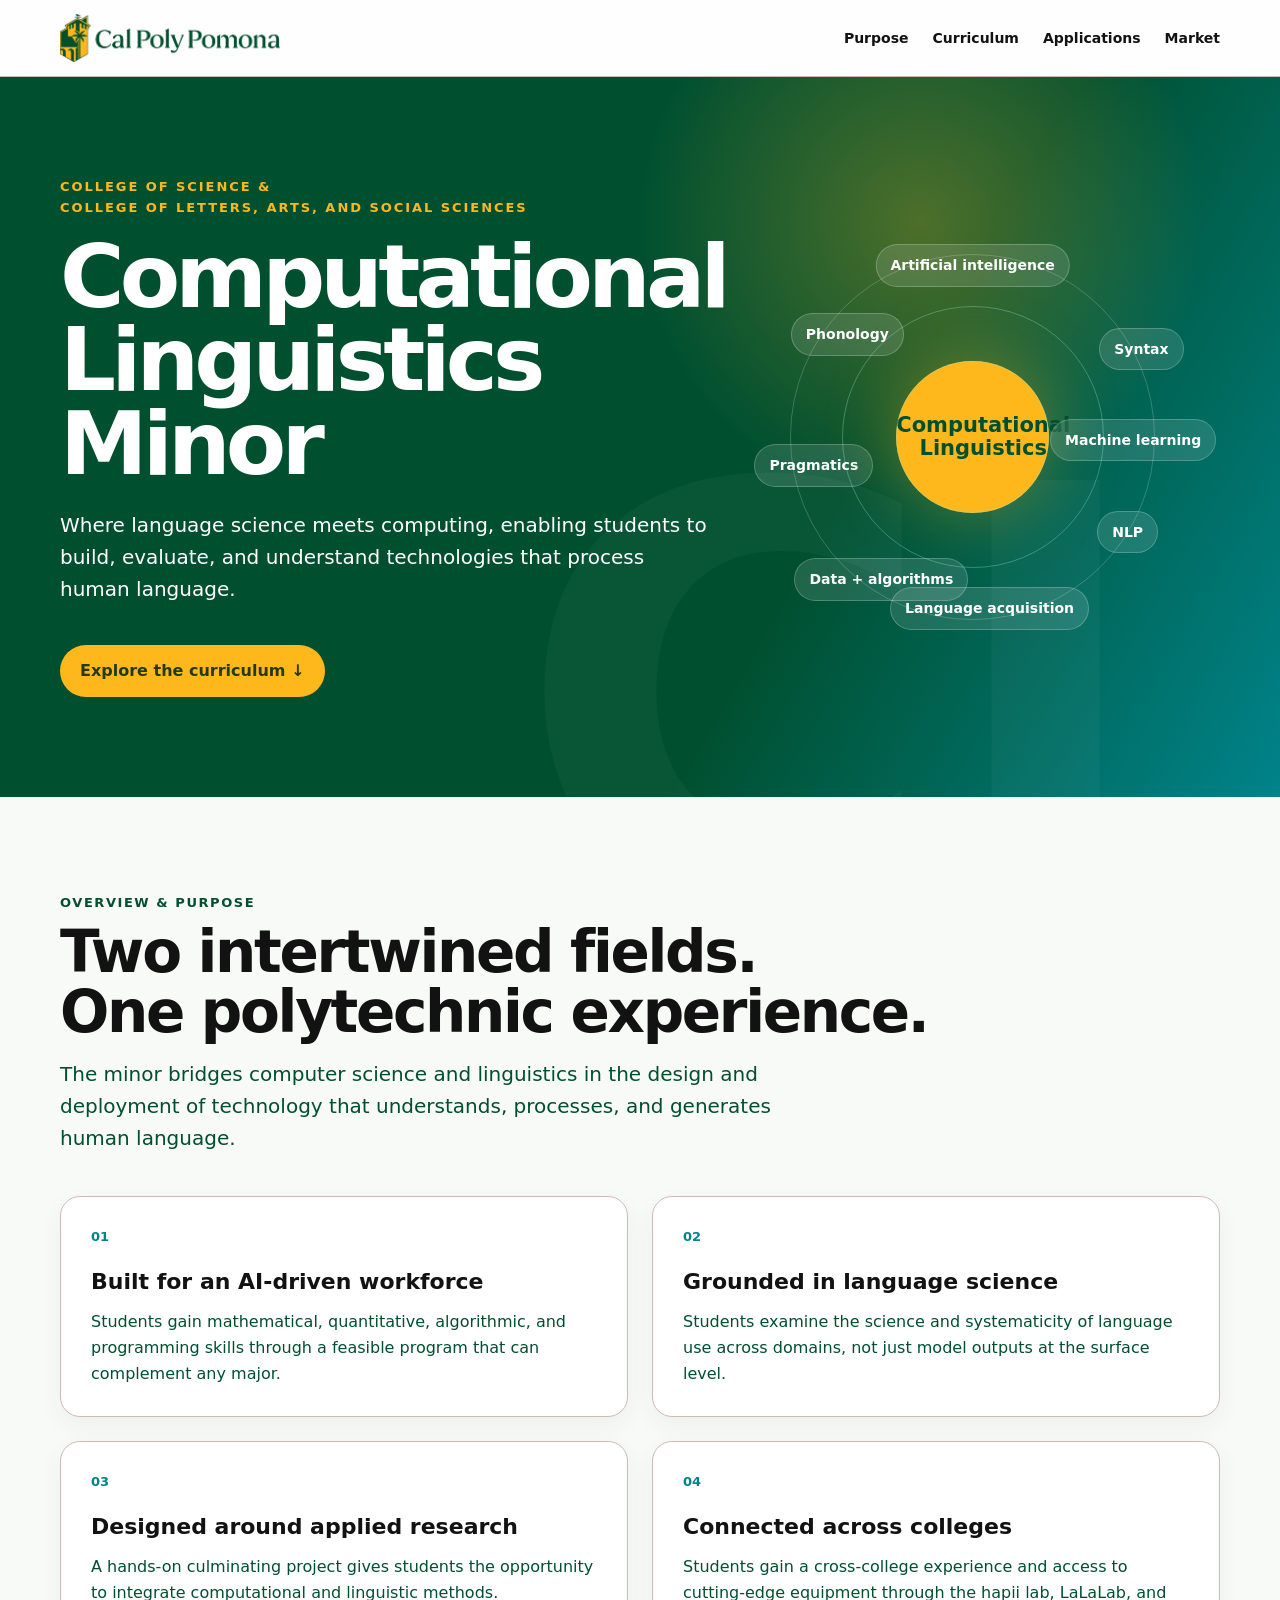
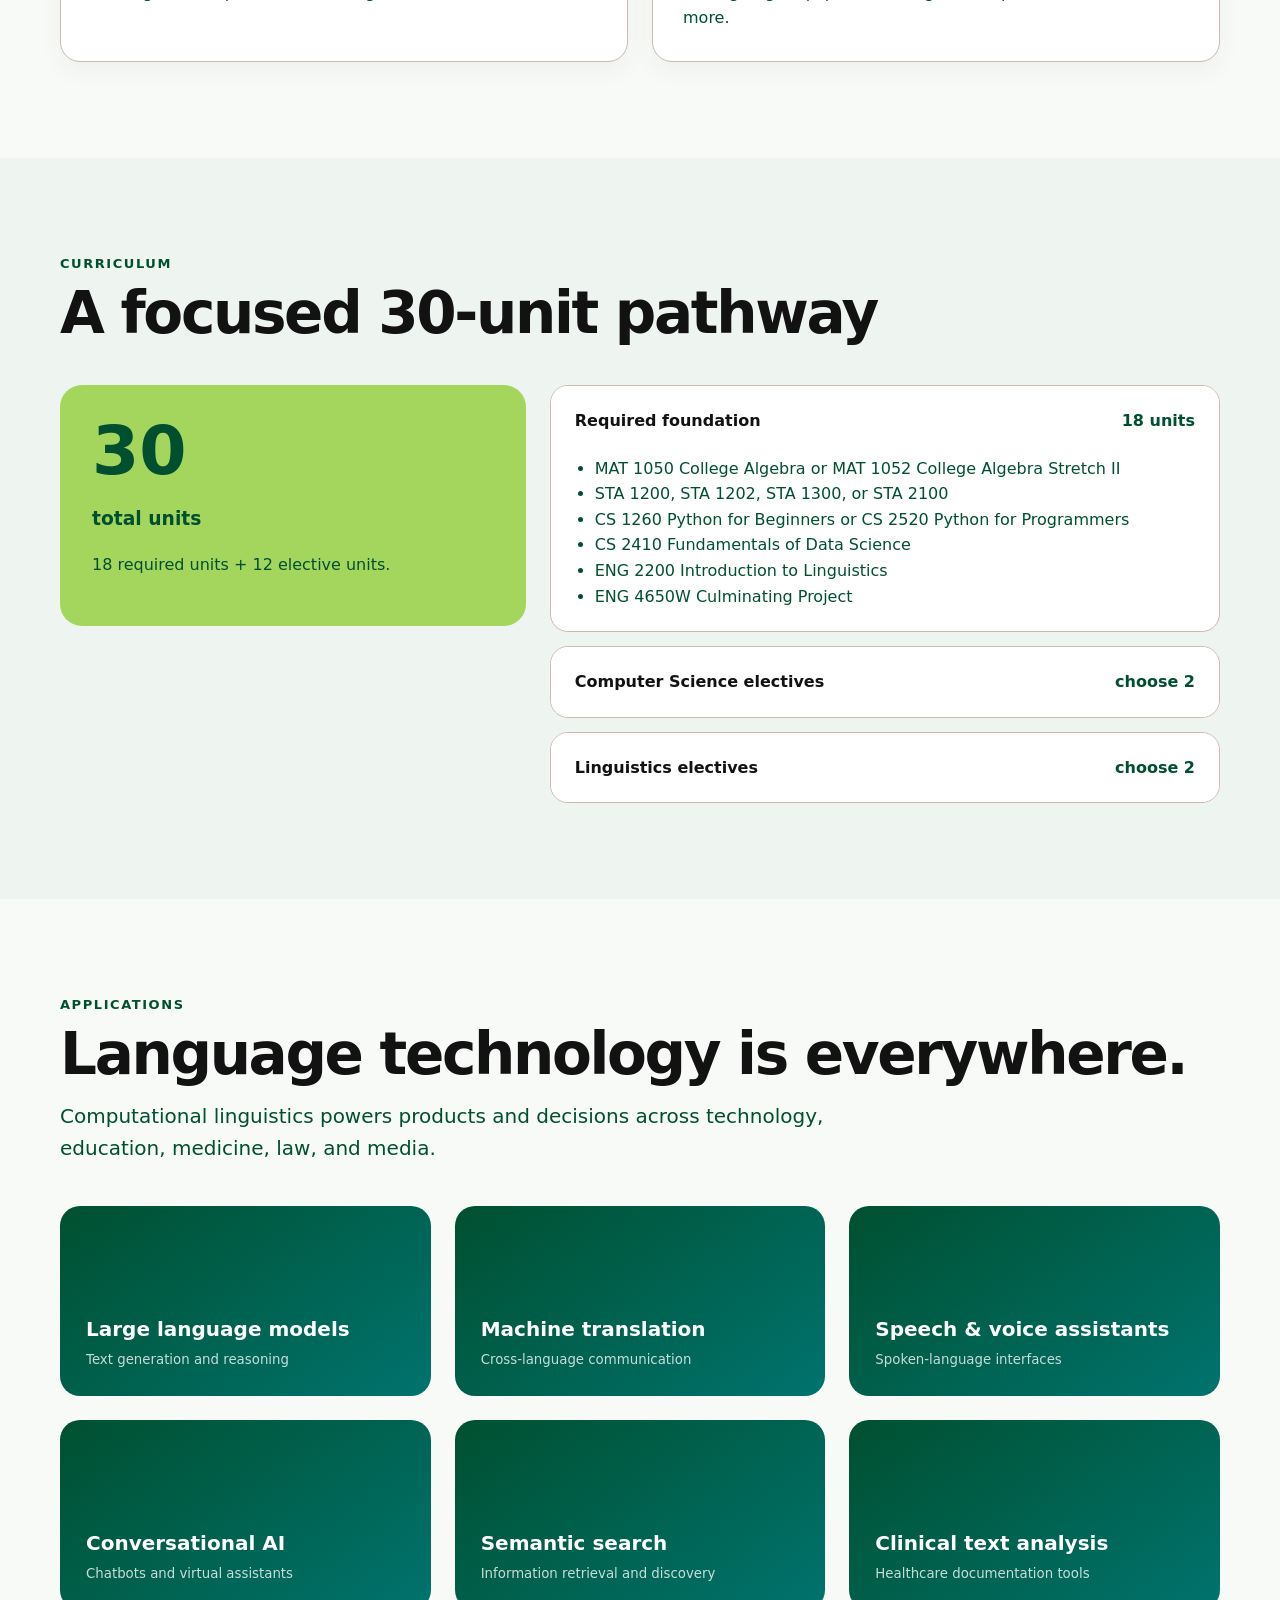
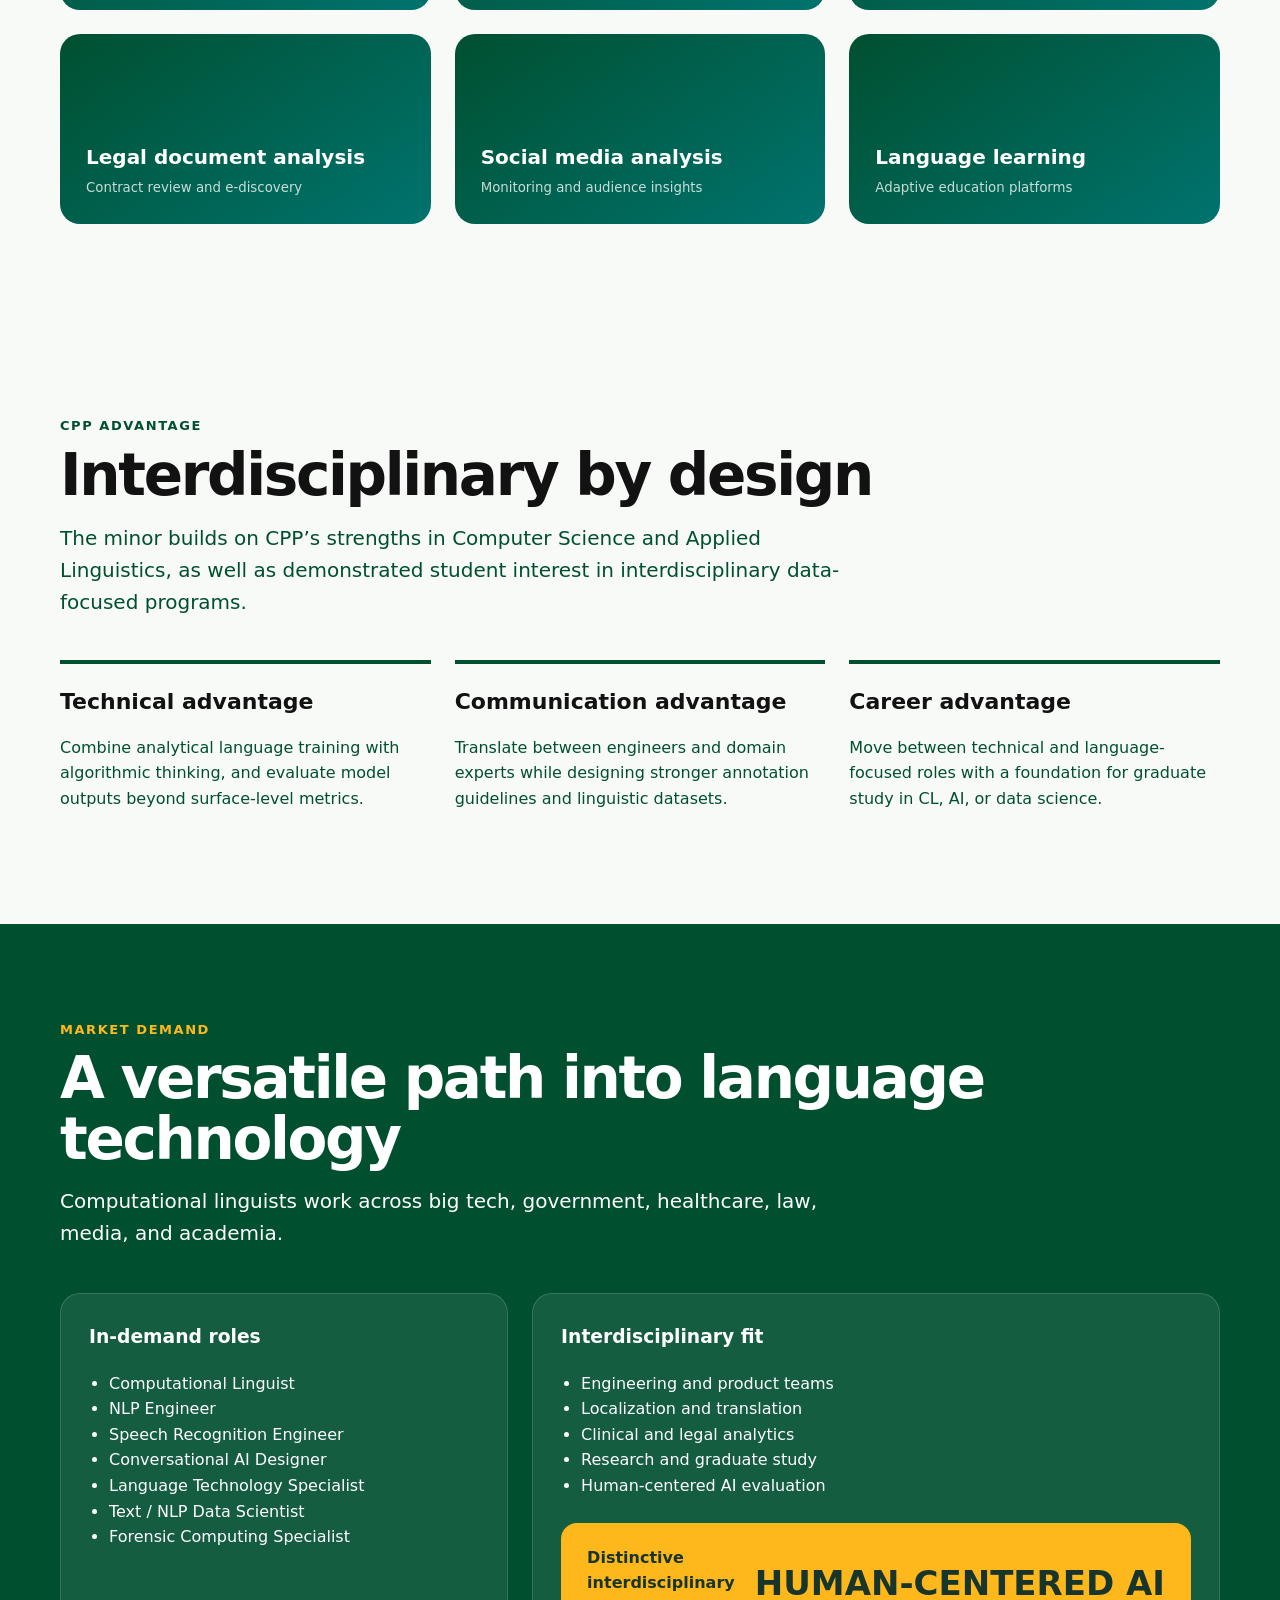
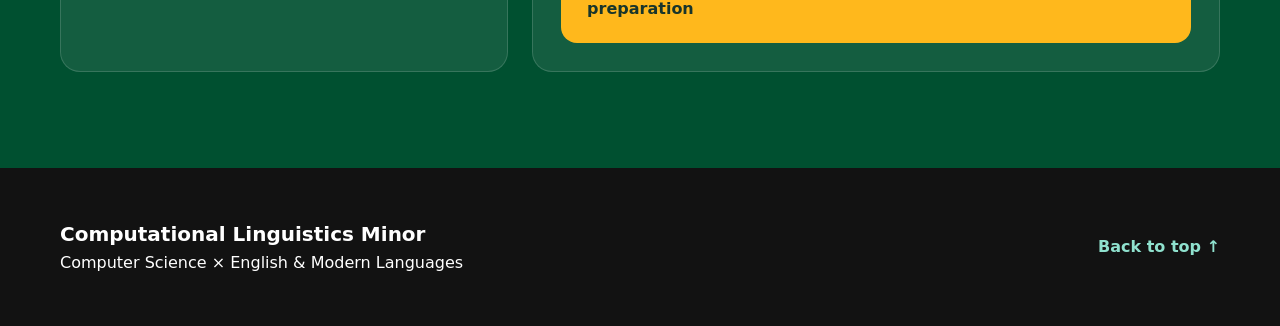
==== Computational-Linguistics/index.html @ 985b5587 "Add files via upload" ====
<!doctype html>
<html lang="en">
<head>
  <meta charset="utf-8">
  <meta name="viewport" content="width=device-width,initial-scale=1">
  <meta name="description" content="Computational Linguistics minor at Cal Poly Pomona">
  <title>Computational Linguistics Minor | Cal Poly Pomona</title>
  <style>
    :root{--green:#005030;--green2:#00838a;--lime:#a4d65e;--teal:#00838a;--gold:#ffb81c;--ink:#121212;--muted:#005030;--paper:#f2eee8;--white:#ffffff;--line:#cfbab0;--shadow:0 18px 50px rgba(0,80,48,.14)}
    *{box-sizing:border-box}html{scroll-behavior:smooth}body{margin:0;color:var(--ink);background:var(--paper);font:16px/1.6 system-ui,-apple-system,BlinkMacSystemFont,"Segoe UI",sans-serif}a{color:inherit}button{font:inherit}
    .wrap{width:min(1160px,calc(100% - 40px));margin:auto}.nav{position:sticky;top:0;z-index:20;background:rgba(255,255,255,.92);backdrop-filter:blur(14px);border-bottom:1px solid var(--line)}.nav-inner{height:76px;display:flex;align-items:center;justify-content:space-between;gap:30px}.brand{display:block;text-decoration:none}.cpp-logo{width:220px;height:auto;display:block}.links{display:flex;gap:24px;font-size:14px;font-weight:700}.links a{text-decoration:none}.links a:hover{color:var(--teal)}
    .hero{min-height:680px;display:grid;place-items:center;overflow:hidden;position:relative;color:white;background:radial-gradient(circle at 72% 20%,rgba(255,183,27,.28),transparent 26%),linear-gradient(120deg,#003b34 0%,#005f58 48%,#073d51 100%)}.hero:after{content:"CL";position:absolute;right:-2vw;bottom:-15vw;font-size:min(45vw,620px);font-weight:900;line-height:1;color:rgba(255,255,255,.035)}.hero-grid{display:grid;grid-template-columns:1.15fr .85fr;gap:64px;align-items:center;padding:100px 0;position:relative;z-index:1}.eyebrow{text-transform:uppercase;letter-spacing:.15em;font-size:13px;font-weight:800;color:#8fe1ce}.hero h1{font-size:clamp(48px,7vw,88px);letter-spacing:-.055em;line-height:.95;margin:16px 0 24px;max-width:800px}.hero p{font-size:20px;color:#d6ebe6;max-width:650px}.cta{display:inline-flex;margin-top:20px;padding:13px 20px;border-radius:999px;background:var(--gold);color:#263a12;text-decoration:none;font-weight:800}.orbit{aspect-ratio:1;border:1px solid rgba(255,255,255,.2);border-radius:50%;display:grid;place-items:center;position:relative}.orbit:before,.orbit:after{content:"";position:absolute;border:1px solid rgba(143,225,206,.35);border-radius:50%}.orbit:before{inset:14%}.orbit:after{inset:29%}.core{width:42%;aspect-ratio:1;border-radius:50%;display:grid;place-items:center;text-align:center;background:var(--gold);color:var(--green);font-weight:900;font-size:clamp(20px,3vw,36px);box-shadow:0 0 70px rgba(255,183,27,.35)}.tag{position:absolute;padding:9px 14px;border-radius:999px;background:rgba(255,255,255,.12);border:1px solid rgba(255,255,255,.22);font-weight:700;font-size:14px;white-space:nowrap}.tag.two{top:-3%;left:50%;transform:translateX(-50%)}.tag.three{bottom:5%;left:1%}.tag.four{top:20%;right:-8%}.tag.five{bottom:18%;right:-1%}.tag.six{top:45%;right:-17%}.tag.seven{top:16%;left:0}.tag.eight{top:52%;left:-10%}.tag.nine{bottom:-3%;right:18%}
    .core{font-size:clamp(16px,1.8vw,21px);line-height:1.1}
    section{padding:96px 0}.kicker{color:var(--teal);font-weight:800;text-transform:uppercase;letter-spacing:.12em;font-size:13px}.section-title{font-size:clamp(36px,5vw,58px);line-height:1.04;letter-spacing:-.04em;margin:8px 0 16px}.lede{font-size:20px;color:var(--muted);max-width:780px;margin:0}.grid{display:grid;gap:24px}.purpose{grid-template-columns:repeat(2,1fr);margin-top:42px}.panel{background:white;border:1px solid var(--line);border-radius:20px;padding:30px;box-shadow:0 8px 24px rgba(0,54,39,.05)}.panel h3{margin:0 0 10px;font-size:22px}.panel p{color:var(--muted);margin:0}.number{font-size:13px;font-weight:900;color:var(--teal);margin-bottom:16px}.curriculum{background:#eef4f0}.curriculum-grid{grid-template-columns:.82fr 1.18fr;margin-top:42px}.unit-card{background:var(--green);color:white;border-radius:22px;padding:32px;position:sticky;top:94px;height:max-content}.unit-card strong{font-size:68px;line-height:1}.unit-card p{color:#cfe4dd}.course-list{display:grid;gap:14px}.course-group{background:white;border:1px solid var(--line);border-radius:18px;overflow:hidden}.course-group button{width:100%;border:0;background:white;padding:22px 24px;display:flex;justify-content:space-between;text-align:left;font-weight:850;color:var(--ink);cursor:pointer}.course-group button span:last-child{color:var(--teal)}.courses{display:none;padding:0 24px 22px;color:var(--muted)}.course-group.open .courses{display:block}.courses ul{margin:0;padding-left:20px}.fine{font-size:13px;color:var(--muted)}
    .apps-grid{grid-template-columns:repeat(3,1fr);margin-top:42px}.app{min-height:190px;border-radius:20px;padding:26px;color:white;display:flex;flex-direction:column;justify-content:flex-end;background:linear-gradient(150deg,#046b72,#003f45)}.app:nth-child(2n){background:linear-gradient(150deg,#13758a,#065064)}.app b{font-size:20px}.app small{opacity:.78;margin-top:4px}.advantages{grid-template-columns:repeat(3,1fr);margin-top:42px}.adv{border-top:4px solid var(--teal);padding-top:20px}.adv h3{font-size:22px;margin:0 0 8px}.adv p{color:var(--muted)}
    .market{background:#003e37;color:white}.market .kicker{color:#8fe1ce}.market .lede{color:#cce1db}.market-grid{grid-template-columns:1fr 1fr;margin-top:44px}.market-card{background:rgba(255,255,255,.08);border:1px solid rgba(255,255,255,.15);border-radius:20px;padding:28px}.market-card h3{margin-top:0;color:#fff}.market-card ul{padding-left:20px;color:#d5e8e2}.salary{margin-top:24px;padding:22px 26px;border-radius:16px;background:var(--gold);color:#18352b;display:flex;align-items:center;justify-content:space-between;gap:20px}.salary strong{font-size:clamp(22px,3vw,34px);line-height:1;white-space:nowrap}.salary span{font-weight:800}
    .landscape{margin-top:42px;display:grid;gap:1px;border:1px solid var(--line);border-radius:20px;overflow:hidden;background:var(--line)}.school{background:#fff;padding:24px;display:grid;grid-template-columns:200px 1fr;gap:20px}.school strong{color:var(--green);font-size:19px}.opportunity{margin-top:30px;padding:28px;border-left:6px solid var(--gold);background:#fff6dc;border-radius:0 16px 16px 0;font-size:19px}.footer{padding:50px 0;background:#102f2b;color:#cce0db}.footer-inner{display:flex;justify-content:space-between;align-items:center;gap:30px}.footer strong{color:white;font-size:20px}.top{text-decoration:none;color:#8fe1ce;font-weight:800}
    .hero{background:radial-gradient(circle at 72% 20%,rgba(255,184,28,.3),transparent 26%),linear-gradient(120deg,#005030 0%,#005030 64%,#00838a 100%)}.hero:after{right:-2vw;bottom:-15vw;font-size:min(45vw,620px)}.hero p{color:#ffffff}.eyebrow{color:#ffb81c}.kicker,.course-group button span:last-child{color:#005030}#purpose,#applications,.advantage-section{background:#f8faf7}.curriculum{background:#eef4f0}.unit-card{background:#a4d65e;color:#005030}.unit-card p{color:#005030}.adv{border-top-color:#005030}.app,.app:nth-child(2n){background:linear-gradient(145deg,#005030 0%,#00838a 145%)}.market{background:#005030}.market .kicker{color:#ffb81c}.market .lede,.market-card ul{color:#ffffff}.footer{background:#121212;color:#ffffff}
    .reveal{opacity:0;transform:translateY(18px);transition:.65s ease}.reveal.visible{opacity:1;transform:none}
    @media(max-width:820px){.links{display:none}.cpp-logo{width:185px}.hero-grid,.purpose,.curriculum-grid,.market-grid{grid-template-columns:1fr}.hero{min-height:auto}.orbit{max-width:430px;margin:auto;width:100%}.unit-card{position:static}.apps-grid,.advantages{grid-template-columns:1fr 1fr}.school{grid-template-columns:1fr}.footer-inner{align-items:flex-start;flex-direction:column}}
    @media(max-width:540px){.wrap{width:min(100% - 28px,1160px)}section{padding:70px 0}.hero-grid{padding:70px 0;gap:42px}.apps-grid,.advantages{grid-template-columns:1fr}.salary{align-items:flex-start;flex-direction:column}.orbit{width:min(86vw,320px);margin:18px auto 8px;overflow:visible}.tag{font-size:9.5px;padding:5px 8px;transform:none}.tag.two{top:3%;left:50%;right:auto;transform:translateX(-50%)}.tag.three{bottom:18%;left:4%}.tag.four{top:19%;right:5%;left:auto}.tag.five{bottom:18%;right:5%;left:auto}.tag.six{top:46%;right:-1%;left:auto}.tag.seven{top:19%;left:5%;right:auto}.tag.eight{top:46%;left:4%;right:auto}.tag.nine{bottom:2%;left:50%;right:auto;transform:translateX(-50%)}.panel{padding:24px}}
    @media(prefers-reduced-motion:reduce){html{scroll-behavior:auto}.reveal{opacity:1;transform:none;transition:none}}
  </style>
</head>
<body>
  <nav class="nav"><div class="wrap nav-inner"><a class="brand" href="https://www.cpp.edu/"><img class="cpp-logo" src="logo.png" alt="Cal Poly Pomona"></a><div class="links"><a href="#purpose">Purpose</a><a href="#curriculum">Curriculum</a><a href="#applications">Applications</a><a href="#market">Market</a></div></div></nav>
  <main id="top">
    <header class="hero"><div class="wrap hero-grid"><div><div class="eyebrow">College of Science &amp;<br>College of Letters, Arts, and Social Sciences</div><h1>Computational Linguistics Minor</h1><p>Where language science meets computing, enabling students to build, evaluate, and understand technologies that process human language.</p><a class="cta" href="#curriculum">Explore the curriculum ↓</a></div><div class="orbit" aria-label="Computational linguistics combines language, data, and artificial intelligence"><span class="tag two">Artificial intelligence</span><span class="tag three">Data + algorithms</span><span class="tag four">Syntax</span><span class="tag five">NLP</span><span class="tag six">Machine learning</span><span class="tag seven">Phonology</span><span class="tag eight">Pragmatics</span><span class="tag nine">Language acquisition</span><div class="core">Computational<br>Linguistics</div></div></div></header>
    <section id="purpose"><div class="wrap"><div class="kicker">Overview & purpose</div><h2 class="section-title">Two intertwined fields.<br>One polytechnic experience.</h2><p class="lede">The minor bridges computer science and linguistics in the design and deployment of technology that understands, processes, and generates human language.</p><div class="grid purpose">
      <article class="panel reveal"><div class="number">01</div><h3>Built for an AI-driven workforce</h3><p>Students gain mathematical, quantitative, algorithmic, and programming skills through a feasible program that can complement any major.</p></article>
      <article class="panel reveal"><div class="number">02</div><h3>Grounded in language science</h3><p>Students examine the science and systematicity of language use across domains, not just model outputs at the surface level.</p></article>
      <article class="panel reveal"><div class="number">03</div><h3>Designed around applied research</h3><p>A hands-on culminating project gives students the opportunity to integrate computational and linguistic methods.</p></article>
      <article class="panel reveal"><div class="number">04</div><h3>Connected across colleges</h3><p>Students gain a cross-college experience and access to cutting-edge equipment through the hapii lab, LaLaLab, and more.</p></article>
    </div></div></section>
    <section class="curriculum" id="curriculum"><div class="wrap"><div class="kicker">Curriculum</div><h2 class="section-title">A focused 30-unit pathway</h2><div class="grid curriculum-grid"><aside class="unit-card"><strong>30</strong><h3>total units</h3><p>18 required units + 12 elective units.</p></aside><div class="course-list">
      <div class="course-group open"><button aria-expanded="true">Required foundation <span>18 units</span></button><div class="courses"><ul><li>MAT 1050 College Algebra or MAT 1052 College Algebra Stretch II</li><li>STA 1200, STA 1202, STA 1300, or STA 2100</li><li>CS 1260 Python for Beginners or CS 2520 Python for Programmers</li><li>CS 2410 Fundamentals of Data Science</li><li>ENG 2200 Introduction to Linguistics</li><li>ENG 4650W Culminating Project</li></ul></div></div>
      <div class="course-group"><button aria-expanded="false">Computer Science electives <span>choose 2</span></button><div class="courses"><ul><li>CS 4170 Natural Language Processing</li><li>CS 4200 Artificial Intelligence</li><li>CS 4210 Machine Learning and Its Applications</li><li>CS 4250 Web Search and Recommender Systems</li><li>CS 4440 Data Mining</li><li>CS 4680 Prompt Engineering</li></ul></div></div>
      <div class="course-group"><button aria-expanded="false">Linguistics electives <span>choose 2</span></button><div class="courses"><ul><li>ENG 4211 Fundamentals of Syntax</li><li>ENG 4212 Language Acquisition</li><li>ENG 4221 Analysis of Conversation</li><li>ENG 4222 Applied Pragmatics</li><li>ENG 4223 Applied Phonology</li><li>ENG 4224 Digital Analysis of Texts</li></ul></div></div>
    </div></div></div></section>
    <section id="applications"><div class="wrap"><div class="kicker">Applications</div><h2 class="section-title">Language technology is everywhere.</h2><p class="lede">Computational linguistics powers products and decisions across technology, education, medicine, law, and media.</p><div class="grid apps-grid">
      <div class="app reveal"><b>Large language models</b><small>Text generation and reasoning</small></div><div class="app reveal"><b>Machine translation</b><small>Cross-language communication</small></div><div class="app reveal"><b>Speech & voice assistants</b><small>Spoken-language interfaces</small></div><div class="app reveal"><b>Conversational AI</b><small>Chatbots and virtual assistants</small></div><div class="app reveal"><b>Semantic search</b><small>Information retrieval and discovery</small></div><div class="app reveal"><b>Clinical text analysis</b><small>Healthcare documentation tools</small></div><div class="app reveal"><b>Legal document analysis</b><small>Contract review and e-discovery</small></div><div class="app reveal"><b>Social media analysis</b><small>Monitoring and audience insights</small></div><div class="app reveal"><b>Language learning</b><small>Adaptive education platforms</small></div>
    </div></div></section>
    <section class="advantage-section"><div class="wrap"><div class="kicker">CPP advantage</div><h2 class="section-title">Interdisciplinary by design</h2><p class="lede">The minor builds on CPP’s strengths in Computer Science and Applied Linguistics, as well as demonstrated student interest in interdisciplinary data-focused programs.</p><div class="grid advantages"><article class="adv reveal"><h3>Technical advantage</h3><p>Combine analytical language training with algorithmic thinking, and evaluate model outputs beyond surface-level metrics.</p></article><article class="adv reveal"><h3>Communication advantage</h3><p>Translate between engineers and domain experts while designing stronger annotation guidelines and linguistic datasets.</p></article><article class="adv reveal"><h3>Career advantage</h3><p>Move between technical and language-focused roles with a foundation for graduate study in CL, AI, or data science.</p></article></div></div></section>
    <section class="market" id="market"><div class="wrap"><div class="kicker">Market demand</div><h2 class="section-title">A versatile path into language technology</h2><p class="lede">Computational linguists work across big tech, government, healthcare, law, media, and academia.</p><div class="grid market-grid"><article class="market-card"><h3>In-demand roles</h3><ul><li>Computational Linguist</li><li>NLP Engineer</li><li>Speech Recognition Engineer</li><li>Conversational AI Designer</li><li>Language Technology Specialist</li><li>Text / NLP Data Scientist</li><li>Forensic Computing Specialist</li></ul></article><article class="market-card"><h3>Interdisciplinary fit</h3><ul><li>Engineering and product teams</li><li>Localization and translation</li><li>Clinical and legal analytics</li><li>Research and graduate study</li><li>Human-centered AI evaluation</li></ul><div class="salary"><span>Distinctive interdisciplinary preparation</span><strong>HUMAN-CENTERED AI</strong></div></article></div></div></section>
  </main>
  <footer class="footer"><div class="wrap footer-inner"><div><strong>Computational Linguistics Minor</strong><br>Computer Science × English & Modern Languages</div><a class="top" href="#top">Back to top ↑</a></div></footer>
  <script>
    document.querySelectorAll('.course-group button').forEach(btn=>btn.addEventListener('click',()=>{const g=btn.parentElement;g.classList.toggle('open');btn.setAttribute('aria-expanded',g.classList.contains('open'))}));
    const observer=new IntersectionObserver(entries=>entries.forEach(e=>{if(e.isIntersecting)e.target.classList.add('visible')}),{threshold:.12});document.querySelectorAll('.reveal').forEach(el=>observer.observe(el));
  </script>
</body>
</html>
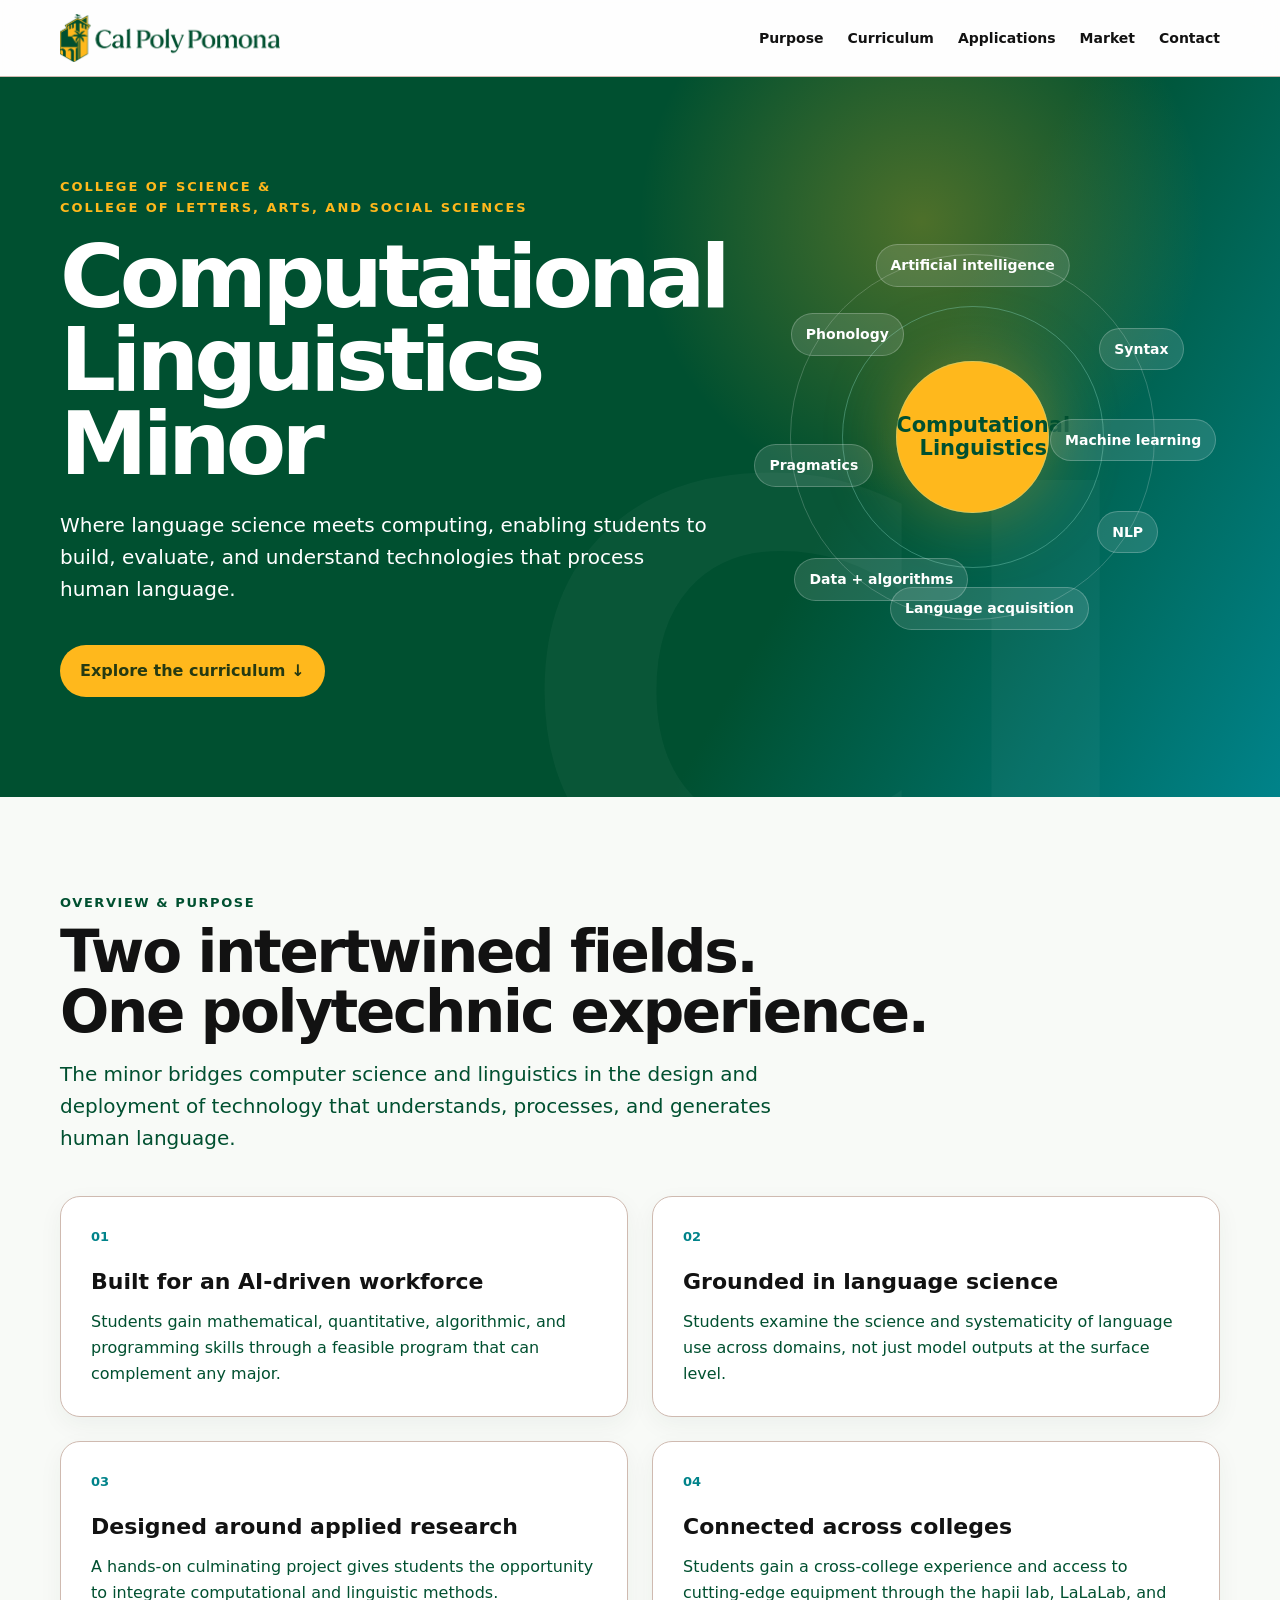
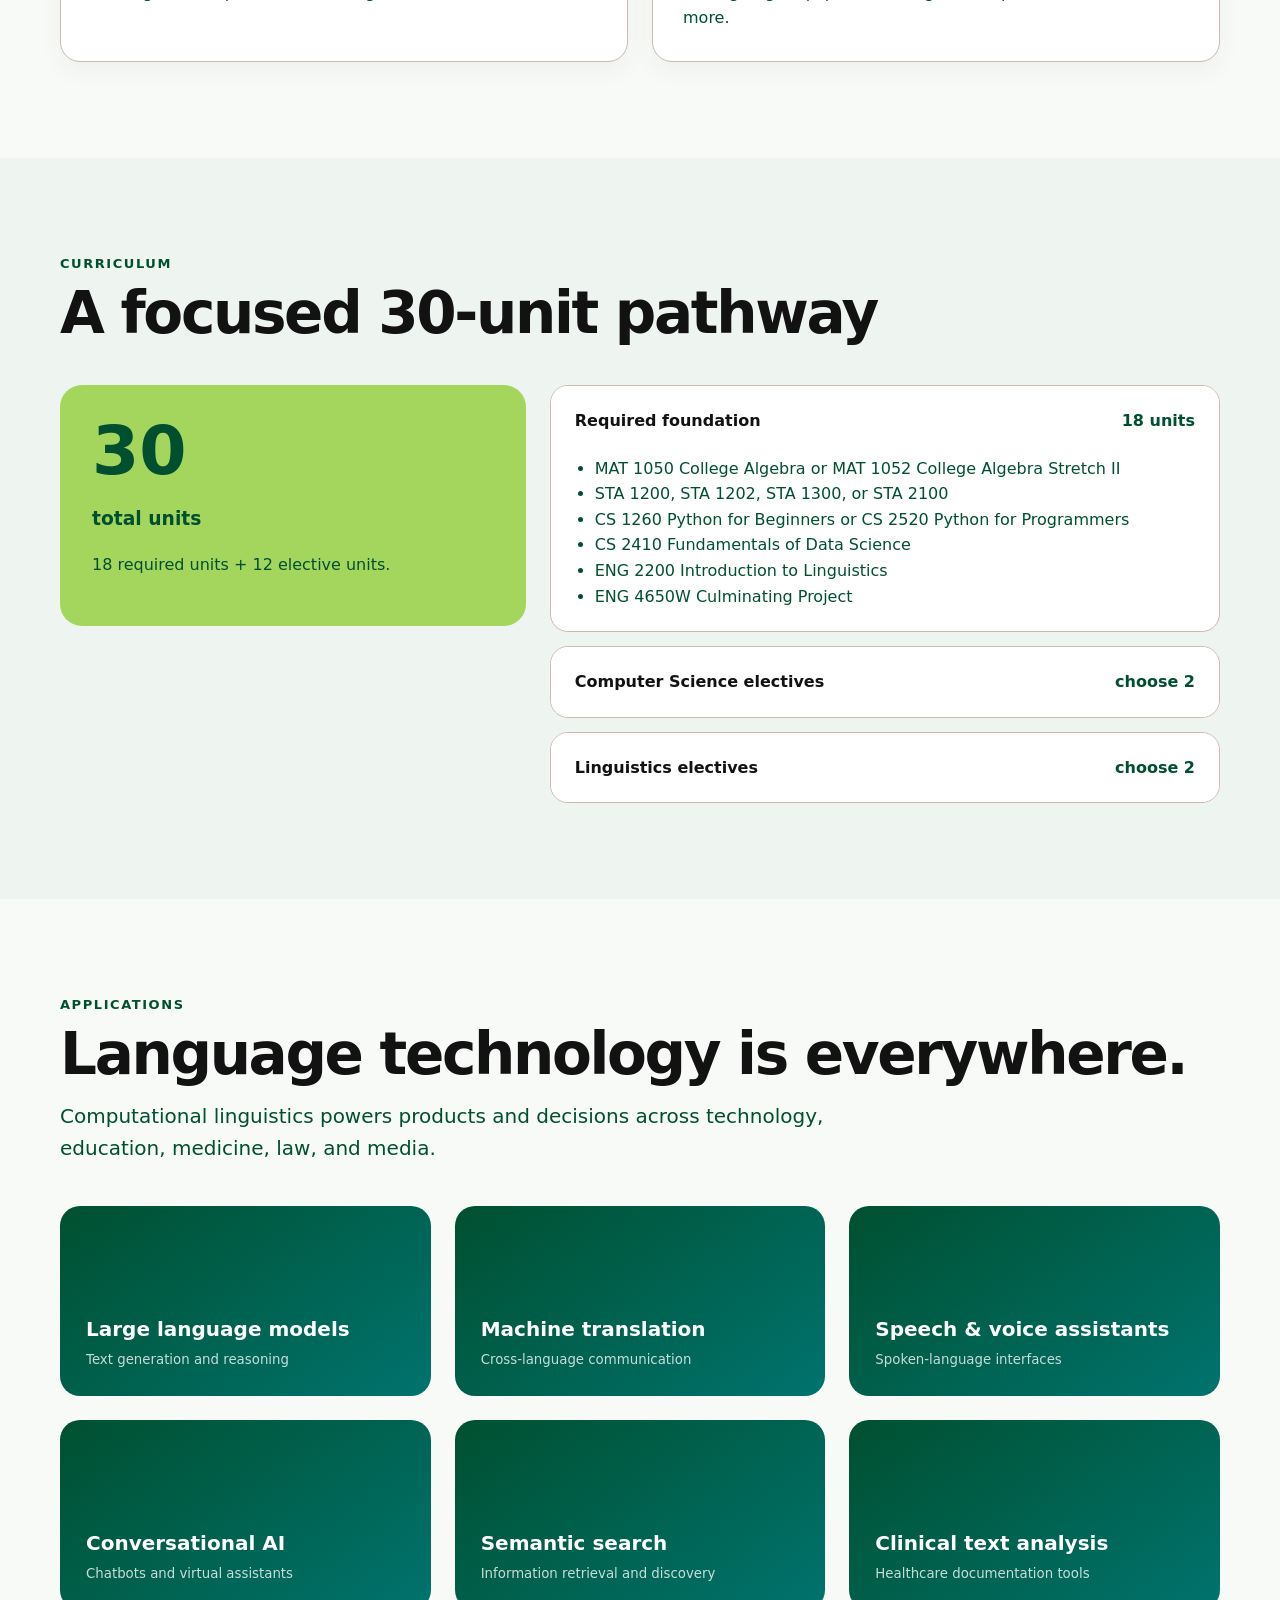
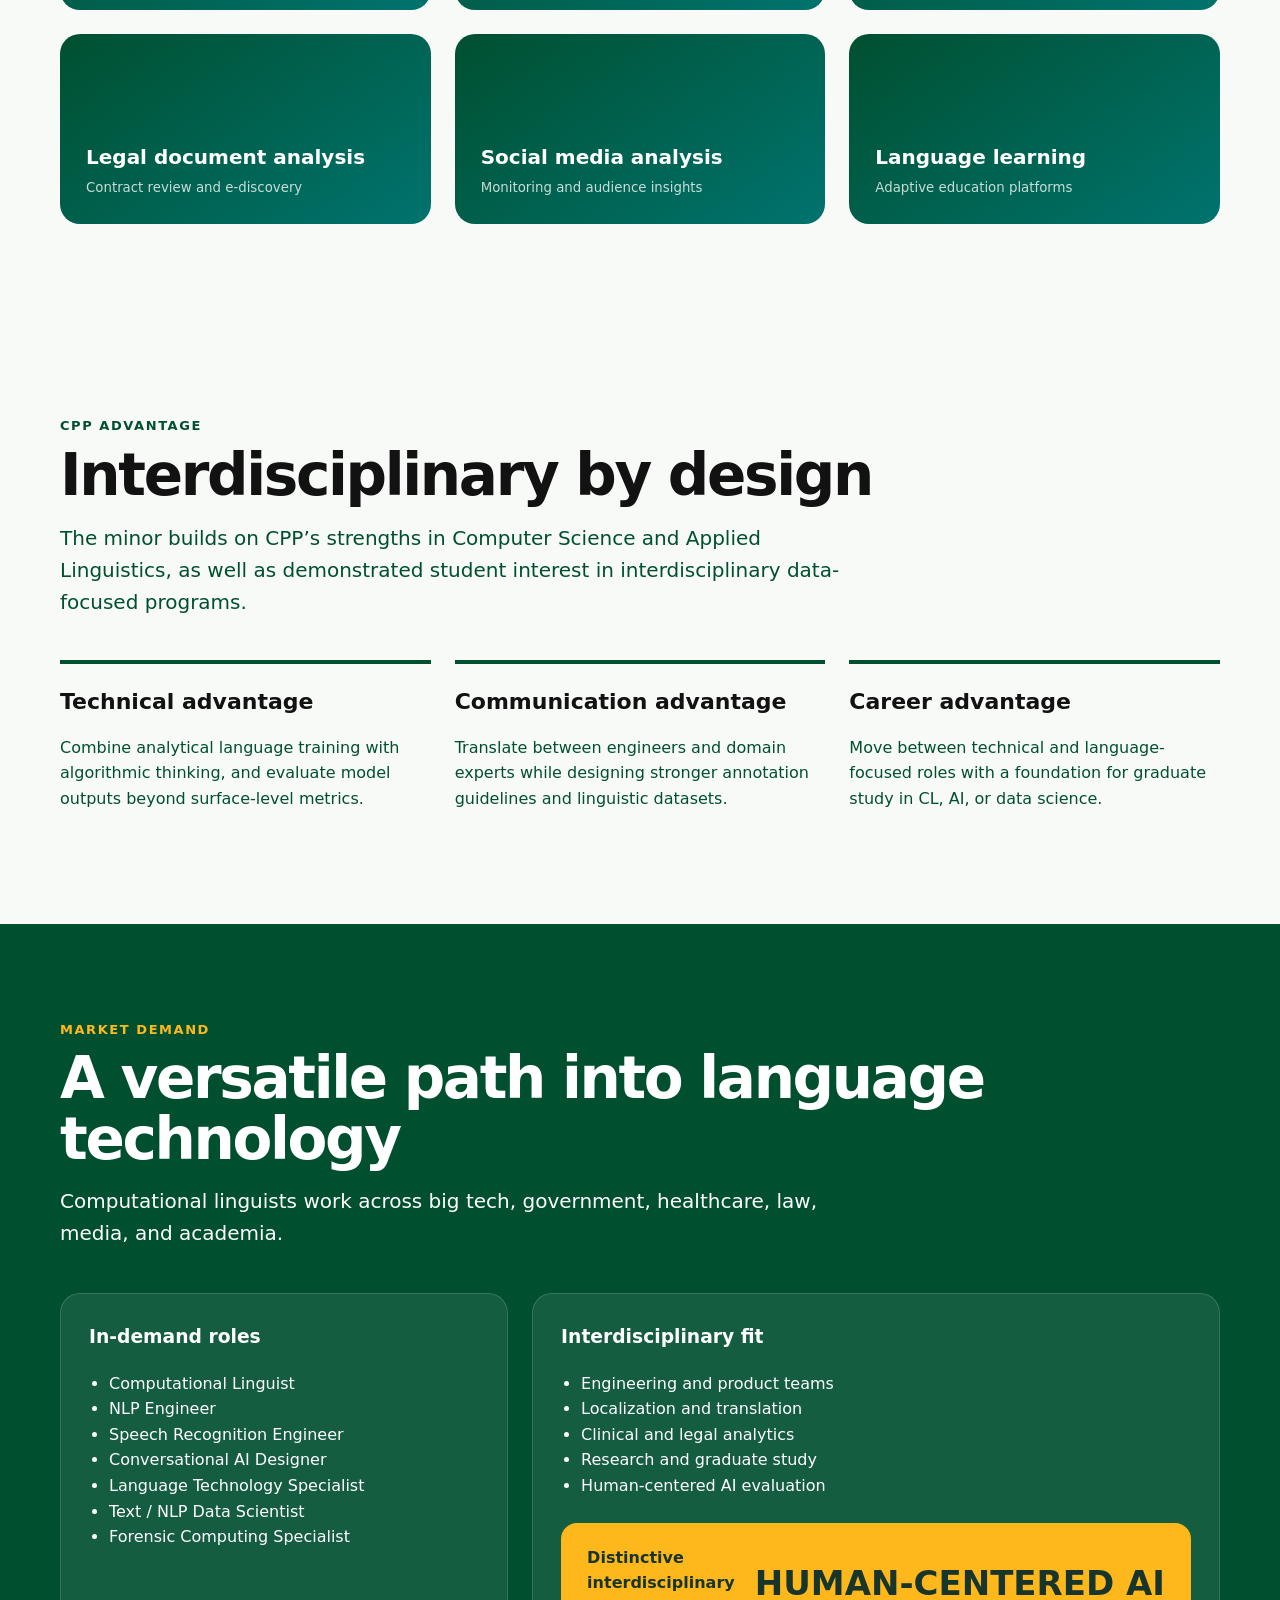
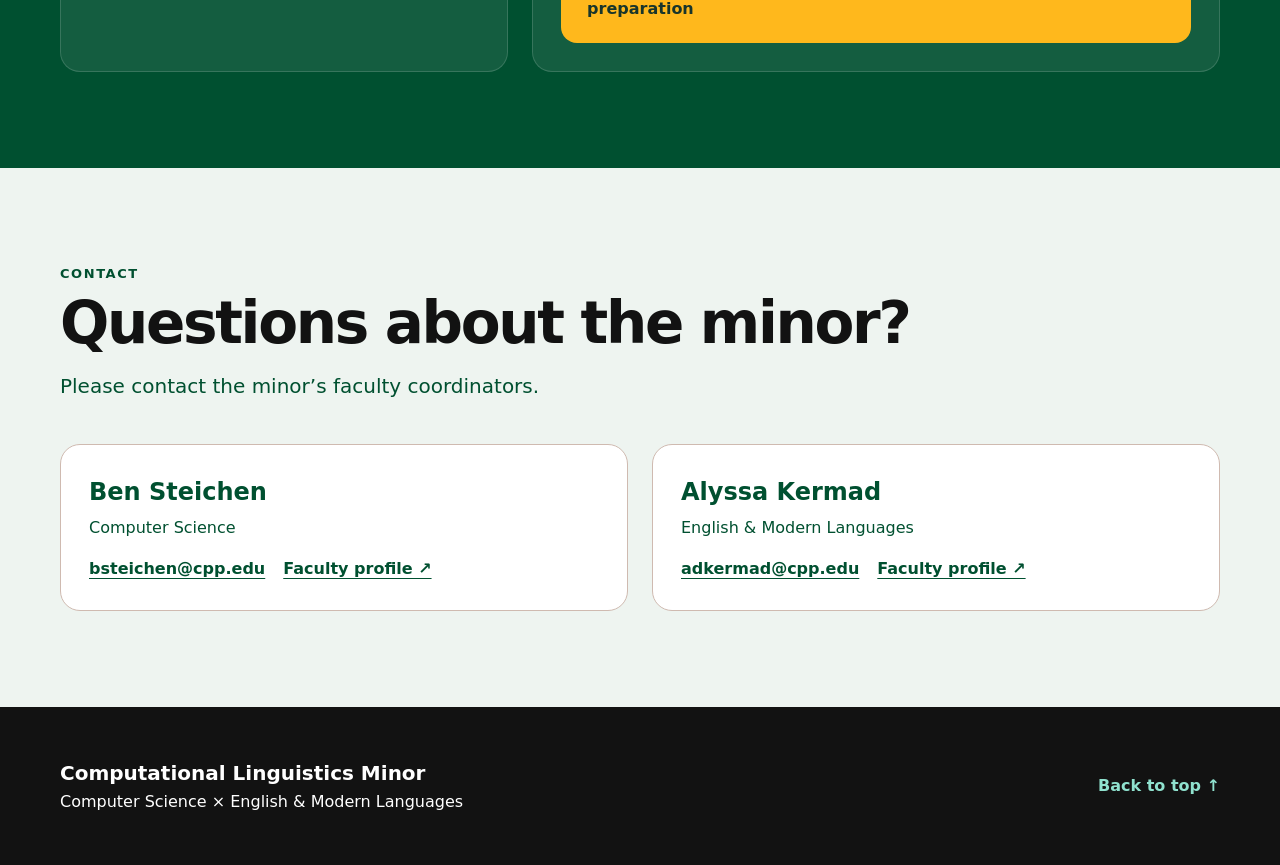
==== commit 929ff810: "Add files via upload" ====
--- a/Computational-Linguistics/index.html
+++ b/Computational-Linguistics/index.html
@@ -14,16 +14,16 @@
     section{padding:96px 0}.kicker{color:var(--teal);font-weight:800;text-transform:uppercase;letter-spacing:.12em;font-size:13px}.section-title{font-size:clamp(36px,5vw,58px);line-height:1.04;letter-spacing:-.04em;margin:8px 0 16px}.lede{font-size:20px;color:var(--muted);max-width:780px;margin:0}.grid{display:grid;gap:24px}.purpose{grid-template-columns:repeat(2,1fr);margin-top:42px}.panel{background:white;border:1px solid var(--line);border-radius:20px;padding:30px;box-shadow:0 8px 24px rgba(0,54,39,.05)}.panel h3{margin:0 0 10px;font-size:22px}.panel p{color:var(--muted);margin:0}.number{font-size:13px;font-weight:900;color:var(--teal);margin-bottom:16px}.curriculum{background:#eef4f0}.curriculum-grid{grid-template-columns:.82fr 1.18fr;margin-top:42px}.unit-card{background:var(--green);color:white;border-radius:22px;padding:32px;position:sticky;top:94px;height:max-content}.unit-card strong{font-size:68px;line-height:1}.unit-card p{color:#cfe4dd}.course-list{display:grid;gap:14px}.course-group{background:white;border:1px solid var(--line);border-radius:18px;overflow:hidden}.course-group button{width:100%;border:0;background:white;padding:22px 24px;display:flex;justify-content:space-between;text-align:left;font-weight:850;color:var(--ink);cursor:pointer}.course-group button span:last-child{color:var(--teal)}.courses{display:none;padding:0 24px 22px;color:var(--muted)}.course-group.open .courses{display:block}.courses ul{margin:0;padding-left:20px}.fine{font-size:13px;color:var(--muted)}
     .apps-grid{grid-template-columns:repeat(3,1fr);margin-top:42px}.app{min-height:190px;border-radius:20px;padding:26px;color:white;display:flex;flex-direction:column;justify-content:flex-end;background:linear-gradient(150deg,#046b72,#003f45)}.app:nth-child(2n){background:linear-gradient(150deg,#13758a,#065064)}.app b{font-size:20px}.app small{opacity:.78;margin-top:4px}.advantages{grid-template-columns:repeat(3,1fr);margin-top:42px}.adv{border-top:4px solid var(--teal);padding-top:20px}.adv h3{font-size:22px;margin:0 0 8px}.adv p{color:var(--muted)}
     .market{background:#003e37;color:white}.market .kicker{color:#8fe1ce}.market .lede{color:#cce1db}.market-grid{grid-template-columns:1fr 1fr;margin-top:44px}.market-card{background:rgba(255,255,255,.08);border:1px solid rgba(255,255,255,.15);border-radius:20px;padding:28px}.market-card h3{margin-top:0;color:#fff}.market-card ul{padding-left:20px;color:#d5e8e2}.salary{margin-top:24px;padding:22px 26px;border-radius:16px;background:var(--gold);color:#18352b;display:flex;align-items:center;justify-content:space-between;gap:20px}.salary strong{font-size:clamp(22px,3vw,34px);line-height:1;white-space:nowrap}.salary span{font-weight:800}
-    .landscape{margin-top:42px;display:grid;gap:1px;border:1px solid var(--line);border-radius:20px;overflow:hidden;background:var(--line)}.school{background:#fff;padding:24px;display:grid;grid-template-columns:200px 1fr;gap:20px}.school strong{color:var(--green);font-size:19px}.opportunity{margin-top:30px;padding:28px;border-left:6px solid var(--gold);background:#fff6dc;border-radius:0 16px 16px 0;font-size:19px}.footer{padding:50px 0;background:#102f2b;color:#cce0db}.footer-inner{display:flex;justify-content:space-between;align-items:center;gap:30px}.footer strong{color:white;font-size:20px}.top{text-decoration:none;color:#8fe1ce;font-weight:800}
+    .landscape{margin-top:42px;display:grid;gap:1px;border:1px solid var(--line);border-radius:20px;overflow:hidden;background:var(--line)}.school{background:#fff;padding:24px;display:grid;grid-template-columns:200px 1fr;gap:20px}.school strong{color:var(--green);font-size:19px}.opportunity{margin-top:30px;padding:28px;border-left:6px solid var(--gold);background:#fff6dc;border-radius:0 16px 16px 0;font-size:19px}.contact{background:#eef4f0}.contact-grid{grid-template-columns:repeat(2,1fr);margin-top:42px}.contact-card{background:#fff;border:1px solid var(--line);border-radius:20px;padding:28px}.contact-card h3{margin:0 0 4px;font-size:24px;color:var(--green)}.contact-card p{margin:0 0 16px;color:var(--muted)}.contact-card a{color:var(--green);font-weight:800;text-decoration-thickness:1px;text-underline-offset:4px}.profile-link{margin-left:18px}.footer{padding:50px 0;background:#102f2b;color:#cce0db}.footer-inner{display:flex;justify-content:space-between;align-items:center;gap:30px}.footer strong{color:white;font-size:20px}.top{text-decoration:none;color:#8fe1ce;font-weight:800}
     .hero{background:radial-gradient(circle at 72% 20%,rgba(255,184,28,.3),transparent 26%),linear-gradient(120deg,#005030 0%,#005030 64%,#00838a 100%)}.hero:after{right:-2vw;bottom:-15vw;font-size:min(45vw,620px)}.hero p{color:#ffffff}.eyebrow{color:#ffb81c}.kicker,.course-group button span:last-child{color:#005030}#purpose,#applications,.advantage-section{background:#f8faf7}.curriculum{background:#eef4f0}.unit-card{background:#a4d65e;color:#005030}.unit-card p{color:#005030}.adv{border-top-color:#005030}.app,.app:nth-child(2n){background:linear-gradient(145deg,#005030 0%,#00838a 145%)}.market{background:#005030}.market .kicker{color:#ffb81c}.market .lede,.market-card ul{color:#ffffff}.footer{background:#121212;color:#ffffff}
     .reveal{opacity:0;transform:translateY(18px);transition:.65s ease}.reveal.visible{opacity:1;transform:none}
-    @media(max-width:820px){.links{display:none}.cpp-logo{width:185px}.hero-grid,.purpose,.curriculum-grid,.market-grid{grid-template-columns:1fr}.hero{min-height:auto}.orbit{max-width:430px;margin:auto;width:100%}.unit-card{position:static}.apps-grid,.advantages{grid-template-columns:1fr 1fr}.school{grid-template-columns:1fr}.footer-inner{align-items:flex-start;flex-direction:column}}
+    @media(max-width:820px){.links{display:none}.cpp-logo{width:185px}.hero-grid,.purpose,.curriculum-grid,.market-grid,.contact-grid{grid-template-columns:1fr}.hero{min-height:auto}.orbit{max-width:430px;margin:auto;width:100%}.unit-card{position:static}.apps-grid,.advantages{grid-template-columns:1fr 1fr}.school{grid-template-columns:1fr}.footer-inner{align-items:flex-start;flex-direction:column}}
     @media(max-width:540px){.wrap{width:min(100% - 28px,1160px)}section{padding:70px 0}.hero-grid{padding:70px 0;gap:42px}.apps-grid,.advantages{grid-template-columns:1fr}.salary{align-items:flex-start;flex-direction:column}.orbit{width:min(86vw,320px);margin:18px auto 8px;overflow:visible}.tag{font-size:9.5px;padding:5px 8px;transform:none}.tag.two{top:3%;left:50%;right:auto;transform:translateX(-50%)}.tag.three{bottom:18%;left:4%}.tag.four{top:19%;right:5%;left:auto}.tag.five{bottom:18%;right:5%;left:auto}.tag.six{top:46%;right:-1%;left:auto}.tag.seven{top:19%;left:5%;right:auto}.tag.eight{top:46%;left:4%;right:auto}.tag.nine{bottom:2%;left:50%;right:auto;transform:translateX(-50%)}.panel{padding:24px}}
     @media(prefers-reduced-motion:reduce){html{scroll-behavior:auto}.reveal{opacity:1;transform:none;transition:none}}
   </style>
 </head>
 <body>
-  <nav class="nav"><div class="wrap nav-inner"><a class="brand" href="https://www.cpp.edu/"><img class="cpp-logo" src="logo.png" alt="Cal Poly Pomona"></a><div class="links"><a href="#purpose">Purpose</a><a href="#curriculum">Curriculum</a><a href="#applications">Applications</a><a href="#market">Market</a></div></div></nav>
+  <nav class="nav"><div class="wrap nav-inner"><a class="brand" href="https://www.cpp.edu/"><img class="cpp-logo" src="logo.png" alt="Cal Poly Pomona"></a><div class="links"><a href="#purpose">Purpose</a><a href="#curriculum">Curriculum</a><a href="#applications">Applications</a><a href="#market">Market</a><a href="#contact">Contact</a></div></div></nav>
   <main id="top">
     <header class="hero"><div class="wrap hero-grid"><div><div class="eyebrow">College of Science &amp;<br>College of Letters, Arts, and Social Sciences</div><h1>Computational Linguistics Minor</h1><p>Where language science meets computing, enabling students to build, evaluate, and understand technologies that process human language.</p><a class="cta" href="#curriculum">Explore the curriculum ↓</a></div><div class="orbit" aria-label="Computational linguistics combines language, data, and artificial intelligence"><span class="tag two">Artificial intelligence</span><span class="tag three">Data + algorithms</span><span class="tag four">Syntax</span><span class="tag five">NLP</span><span class="tag six">Machine learning</span><span class="tag seven">Phonology</span><span class="tag eight">Pragmatics</span><span class="tag nine">Language acquisition</span><div class="core">Computational<br>Linguistics</div></div></div></header>
     <section id="purpose"><div class="wrap"><div class="kicker">Overview & purpose</div><h2 class="section-title">Two intertwined fields.<br>One polytechnic experience.</h2><p class="lede">The minor bridges computer science and linguistics in the design and deployment of technology that understands, processes, and generates human language.</p><div class="grid purpose">
@@ -42,6 +42,7 @@
     </div></div></section>
     <section class="advantage-section"><div class="wrap"><div class="kicker">CPP advantage</div><h2 class="section-title">Interdisciplinary by design</h2><p class="lede">The minor builds on CPP’s strengths in Computer Science and Applied Linguistics, as well as demonstrated student interest in interdisciplinary data-focused programs.</p><div class="grid advantages"><article class="adv reveal"><h3>Technical advantage</h3><p>Combine analytical language training with algorithmic thinking, and evaluate model outputs beyond surface-level metrics.</p></article><article class="adv reveal"><h3>Communication advantage</h3><p>Translate between engineers and domain experts while designing stronger annotation guidelines and linguistic datasets.</p></article><article class="adv reveal"><h3>Career advantage</h3><p>Move between technical and language-focused roles with a foundation for graduate study in CL, AI, or data science.</p></article></div></div></section>
     <section class="market" id="market"><div class="wrap"><div class="kicker">Market demand</div><h2 class="section-title">A versatile path into language technology</h2><p class="lede">Computational linguists work across big tech, government, healthcare, law, media, and academia.</p><div class="grid market-grid"><article class="market-card"><h3>In-demand roles</h3><ul><li>Computational Linguist</li><li>NLP Engineer</li><li>Speech Recognition Engineer</li><li>Conversational AI Designer</li><li>Language Technology Specialist</li><li>Text / NLP Data Scientist</li><li>Forensic Computing Specialist</li></ul></article><article class="market-card"><h3>Interdisciplinary fit</h3><ul><li>Engineering and product teams</li><li>Localization and translation</li><li>Clinical and legal analytics</li><li>Research and graduate study</li><li>Human-centered AI evaluation</li></ul><div class="salary"><span>Distinctive interdisciplinary preparation</span><strong>HUMAN-CENTERED AI</strong></div></article></div></div></section>
+    <section class="contact" id="contact"><div class="wrap"><div class="kicker">Contact</div><h2 class="section-title">Questions about the minor?</h2><p class="lede">Please contact the minor’s faculty coordinators.</p><div class="grid contact-grid"><article class="contact-card reveal"><h3>Ben Steichen</h3><p>Computer Science</p><a href="mailto:bsteichen@cpp.edu">bsteichen@cpp.edu</a><a class="profile-link" href="https://www.cpp.edu/faculty/bsteichen/index.shtml">Faculty profile ↗</a></article><article class="contact-card reveal"><h3>Alyssa Kermad</h3><p>English &amp; Modern Languages</p><a href="mailto:adkermad@cpp.edu">adkermad@cpp.edu</a><a class="profile-link" href="https://www.cpp.edu/faculty/adkermad/index.shtml">Faculty profile ↗</a></article></div></div></section>
   </main>
   <footer class="footer"><div class="wrap footer-inner"><div><strong>Computational Linguistics Minor</strong><br>Computer Science × English & Modern Languages</div><a class="top" href="#top">Back to top ↑</a></div></footer>
   <script>
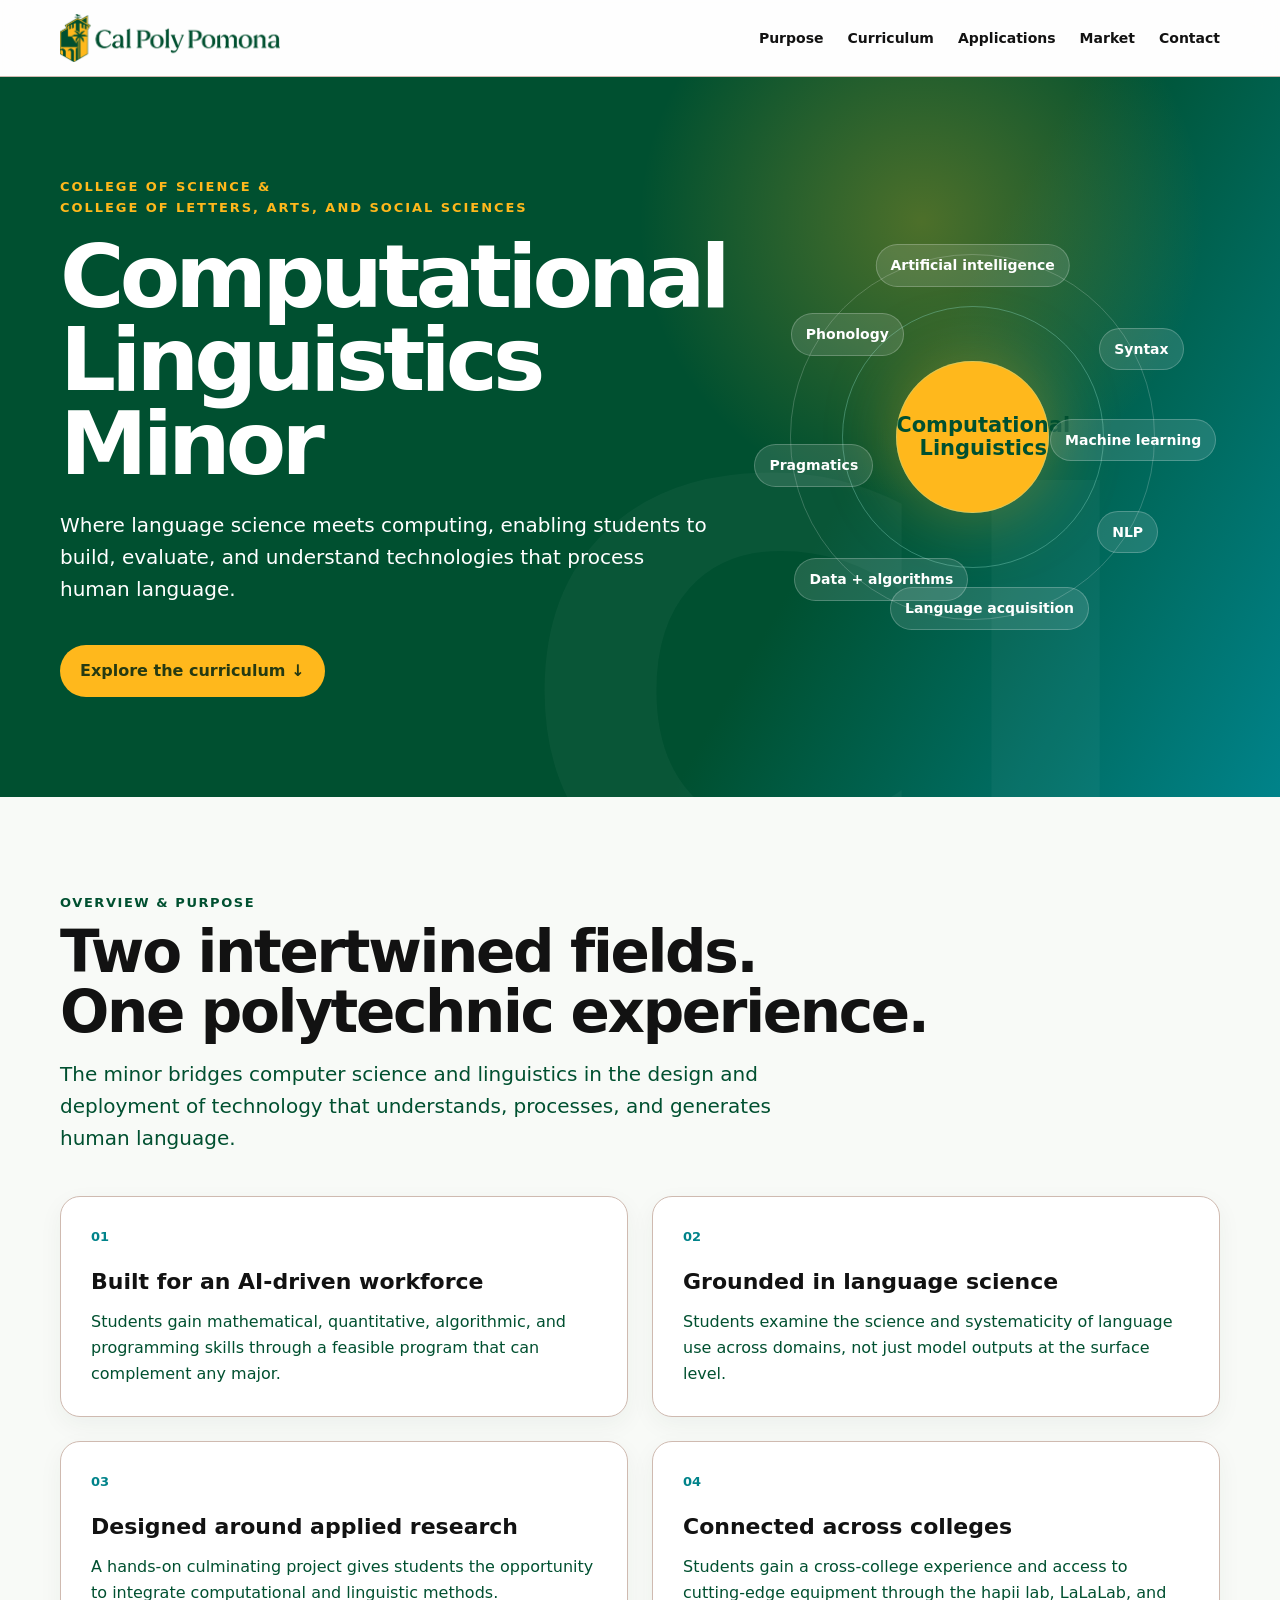
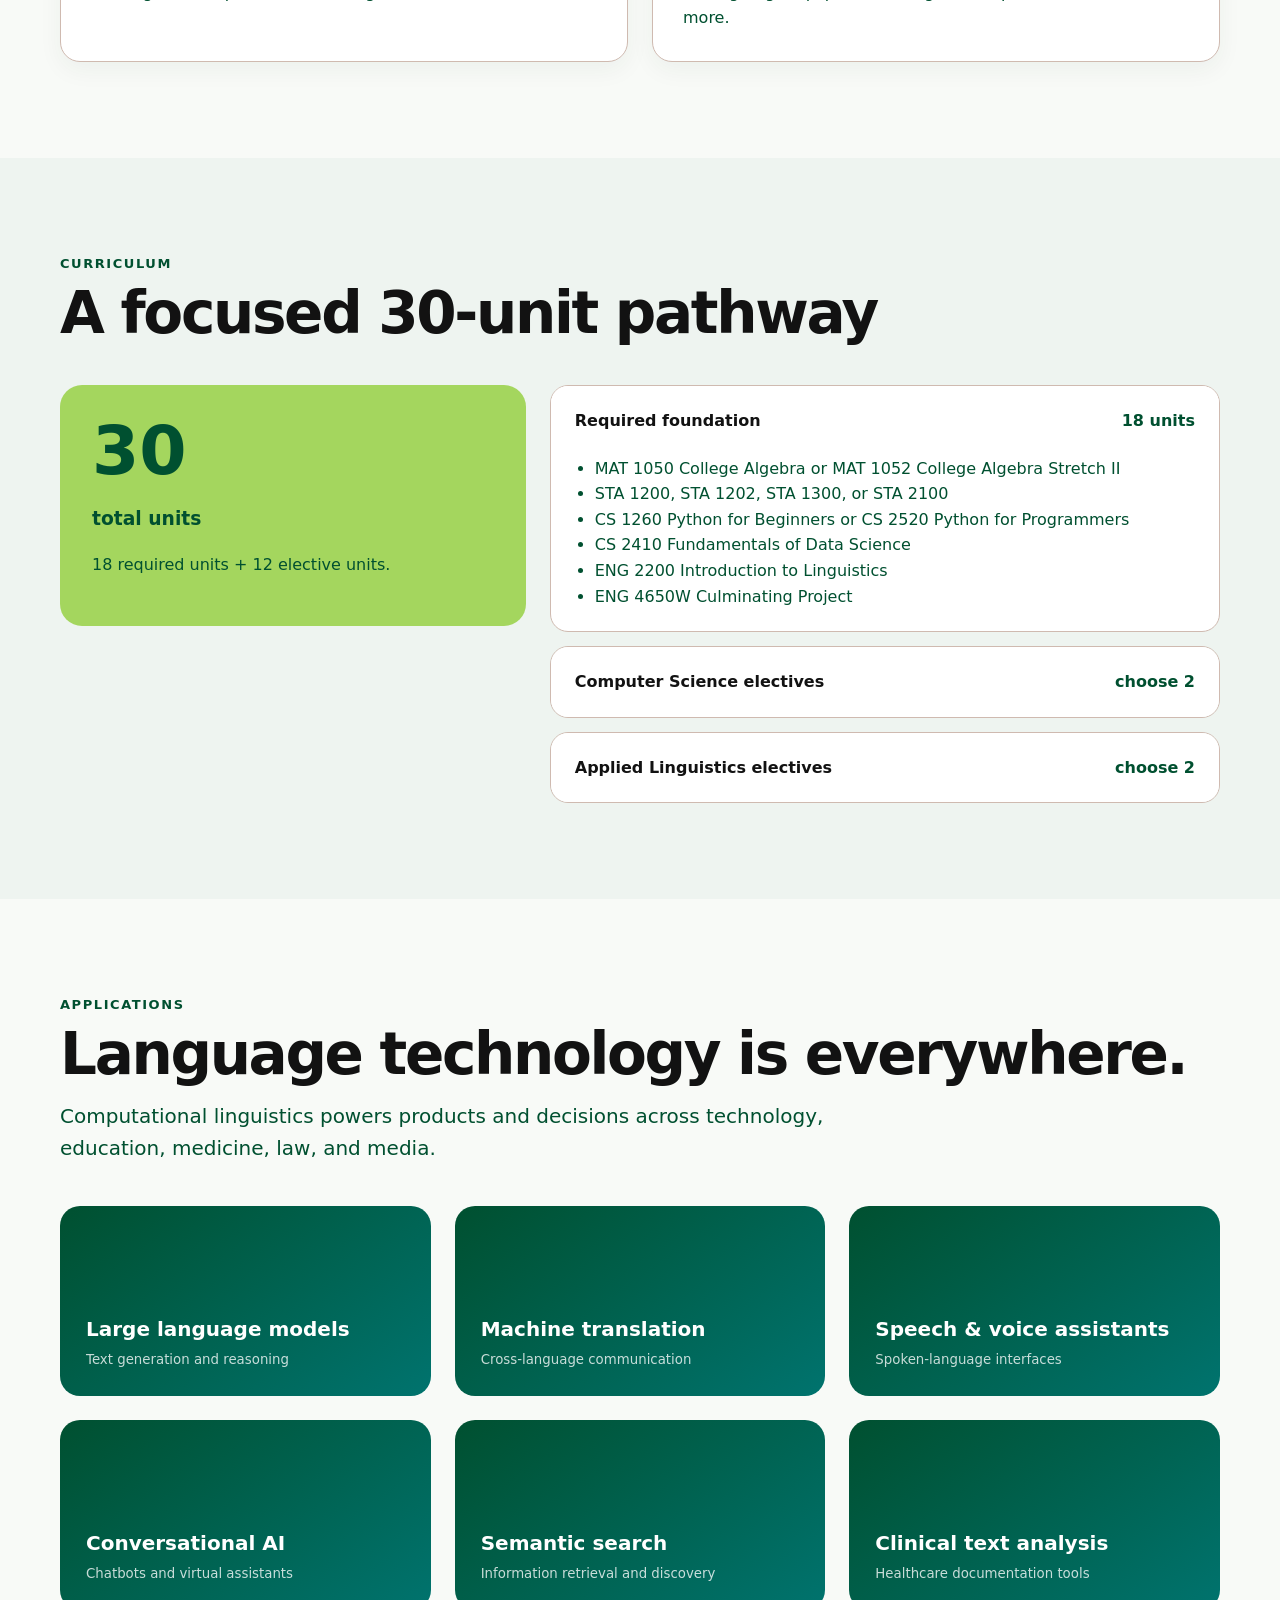
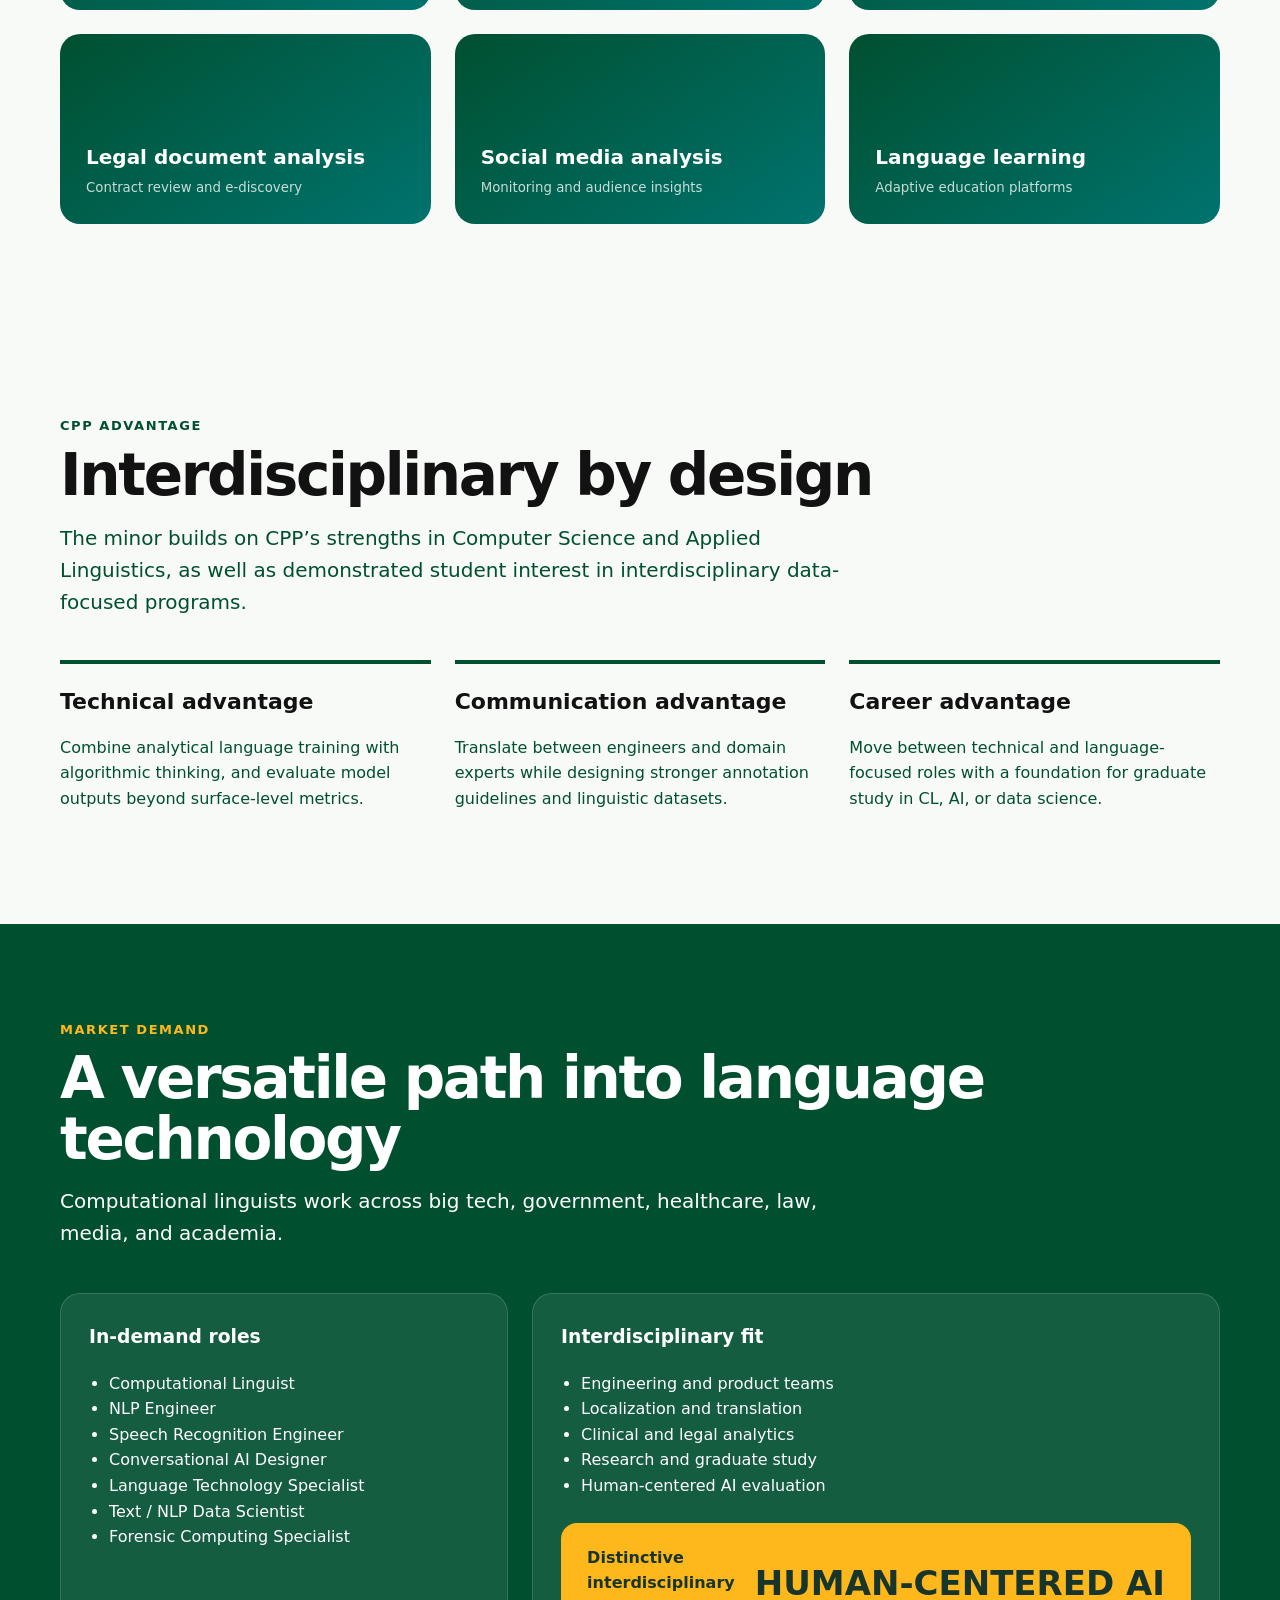
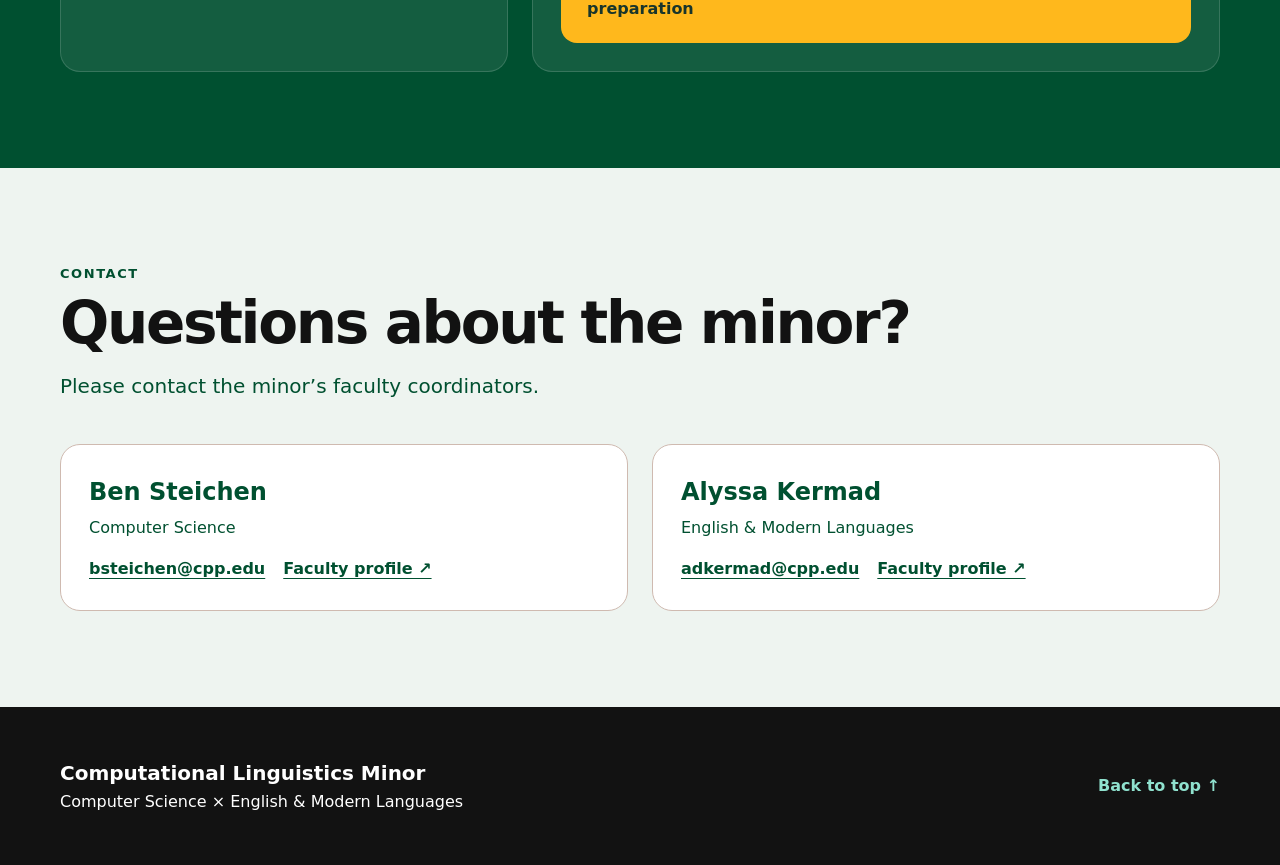
==== commit 8339d34d: "Add files via upload" ====
--- a/Computational-Linguistics/index.html
+++ b/Computational-Linguistics/index.html
@@ -35,7 +35,7 @@
     <section class="curriculum" id="curriculum"><div class="wrap"><div class="kicker">Curriculum</div><h2 class="section-title">A focused 30-unit pathway</h2><div class="grid curriculum-grid"><aside class="unit-card"><strong>30</strong><h3>total units</h3><p>18 required units + 12 elective units.</p></aside><div class="course-list">
       <div class="course-group open"><button aria-expanded="true">Required foundation <span>18 units</span></button><div class="courses"><ul><li>MAT 1050 College Algebra or MAT 1052 College Algebra Stretch II</li><li>STA 1200, STA 1202, STA 1300, or STA 2100</li><li>CS 1260 Python for Beginners or CS 2520 Python for Programmers</li><li>CS 2410 Fundamentals of Data Science</li><li>ENG 2200 Introduction to Linguistics</li><li>ENG 4650W Culminating Project</li></ul></div></div>
       <div class="course-group"><button aria-expanded="false">Computer Science electives <span>choose 2</span></button><div class="courses"><ul><li>CS 4170 Natural Language Processing</li><li>CS 4200 Artificial Intelligence</li><li>CS 4210 Machine Learning and Its Applications</li><li>CS 4250 Web Search and Recommender Systems</li><li>CS 4440 Data Mining</li><li>CS 4680 Prompt Engineering</li></ul></div></div>
-      <div class="course-group"><button aria-expanded="false">Linguistics electives <span>choose 2</span></button><div class="courses"><ul><li>ENG 4211 Fundamentals of Syntax</li><li>ENG 4212 Language Acquisition</li><li>ENG 4221 Analysis of Conversation</li><li>ENG 4222 Applied Pragmatics</li><li>ENG 4223 Applied Phonology</li><li>ENG 4224 Digital Analysis of Texts</li></ul></div></div>
+      <div class="course-group"><button aria-expanded="false">Applied Linguistics electives <span>choose 2</span></button><div class="courses"><ul><li>ENG 4211 Fundamentals of Syntax</li><li>ENG 4212 Language Acquisition</li><li>ENG 4221 Analysis of Conversation</li><li>ENG 4222 Applied Pragmatics</li><li>ENG 4223 Applied Phonology</li><li>ENG 4224 Digital Analysis of Texts</li></ul></div></div>
     </div></div></div></section>
     <section id="applications"><div class="wrap"><div class="kicker">Applications</div><h2 class="section-title">Language technology is everywhere.</h2><p class="lede">Computational linguistics powers products and decisions across technology, education, medicine, law, and media.</p><div class="grid apps-grid">
       <div class="app reveal"><b>Large language models</b><small>Text generation and reasoning</small></div><div class="app reveal"><b>Machine translation</b><small>Cross-language communication</small></div><div class="app reveal"><b>Speech & voice assistants</b><small>Spoken-language interfaces</small></div><div class="app reveal"><b>Conversational AI</b><small>Chatbots and virtual assistants</small></div><div class="app reveal"><b>Semantic search</b><small>Information retrieval and discovery</small></div><div class="app reveal"><b>Clinical text analysis</b><small>Healthcare documentation tools</small></div><div class="app reveal"><b>Legal document analysis</b><small>Contract review and e-discovery</small></div><div class="app reveal"><b>Social media analysis</b><small>Monitoring and audience insights</small></div><div class="app reveal"><b>Language learning</b><small>Adaptive education platforms</small></div>
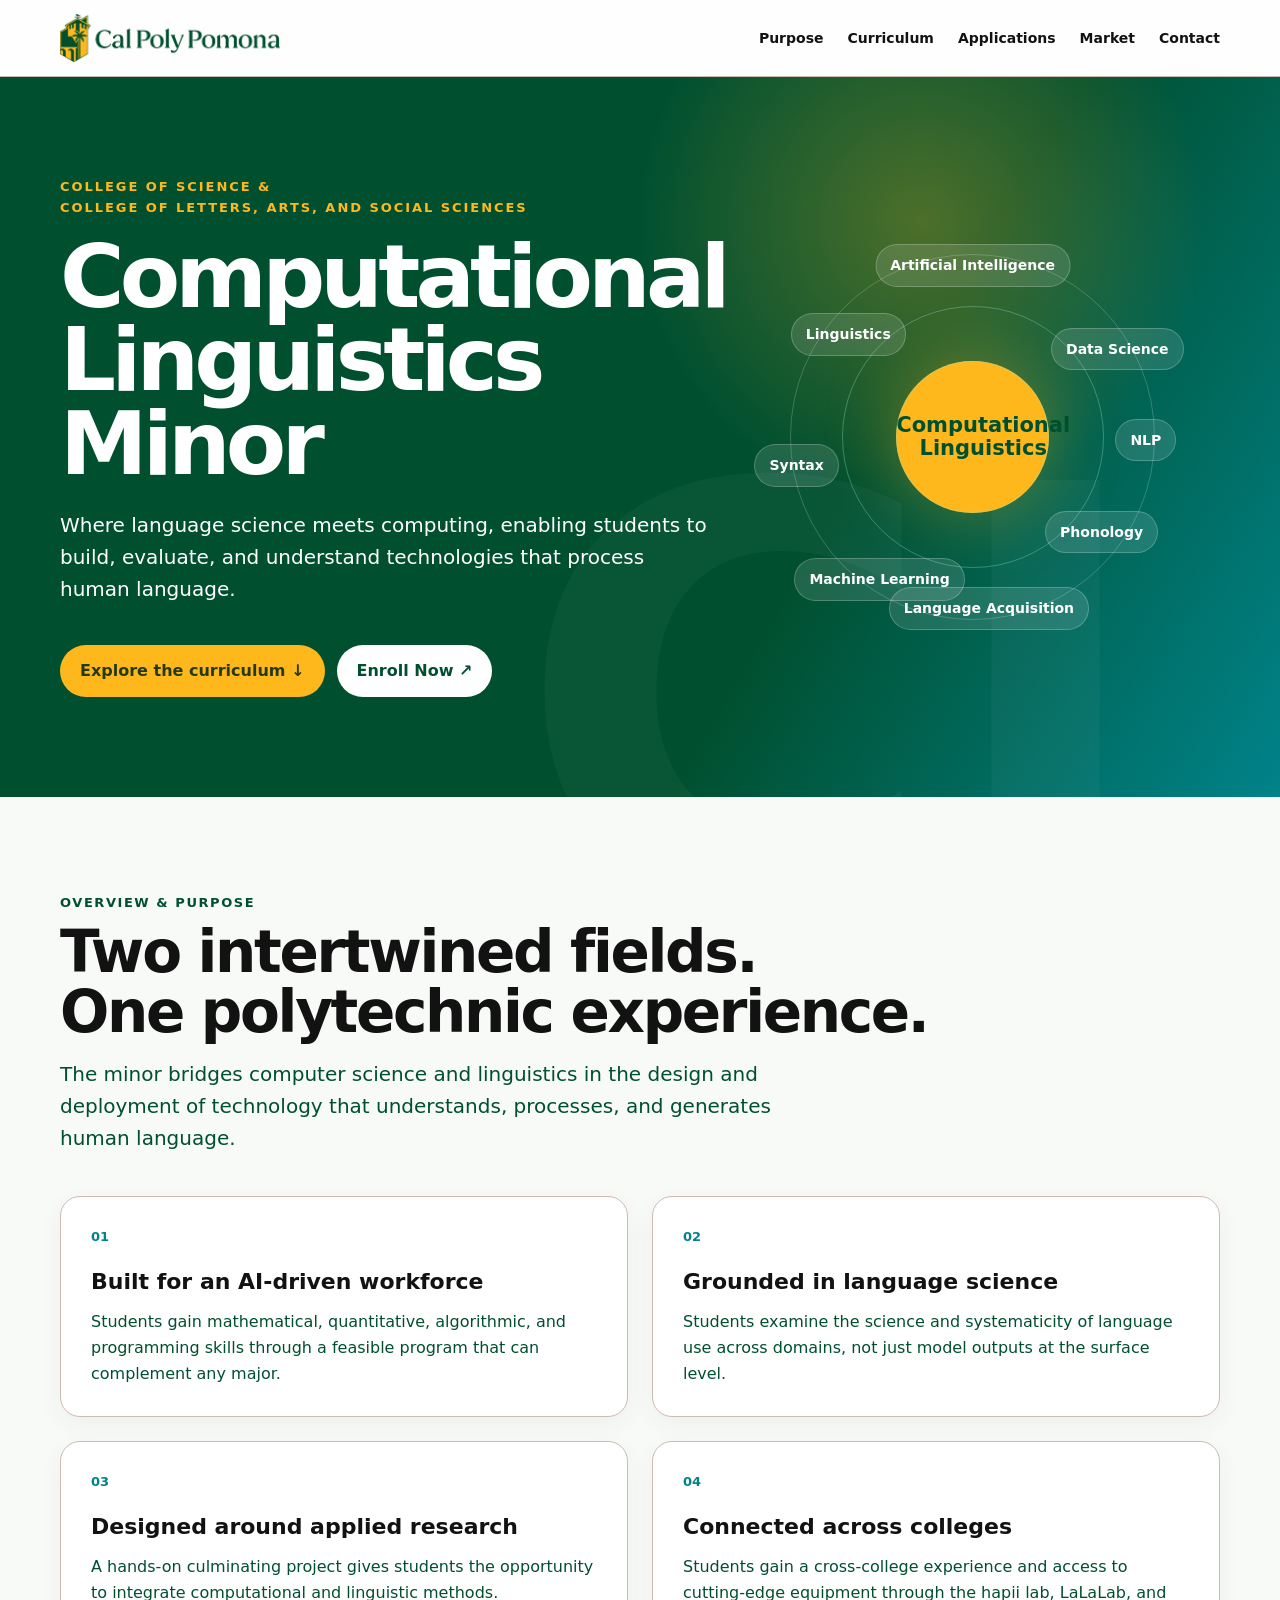
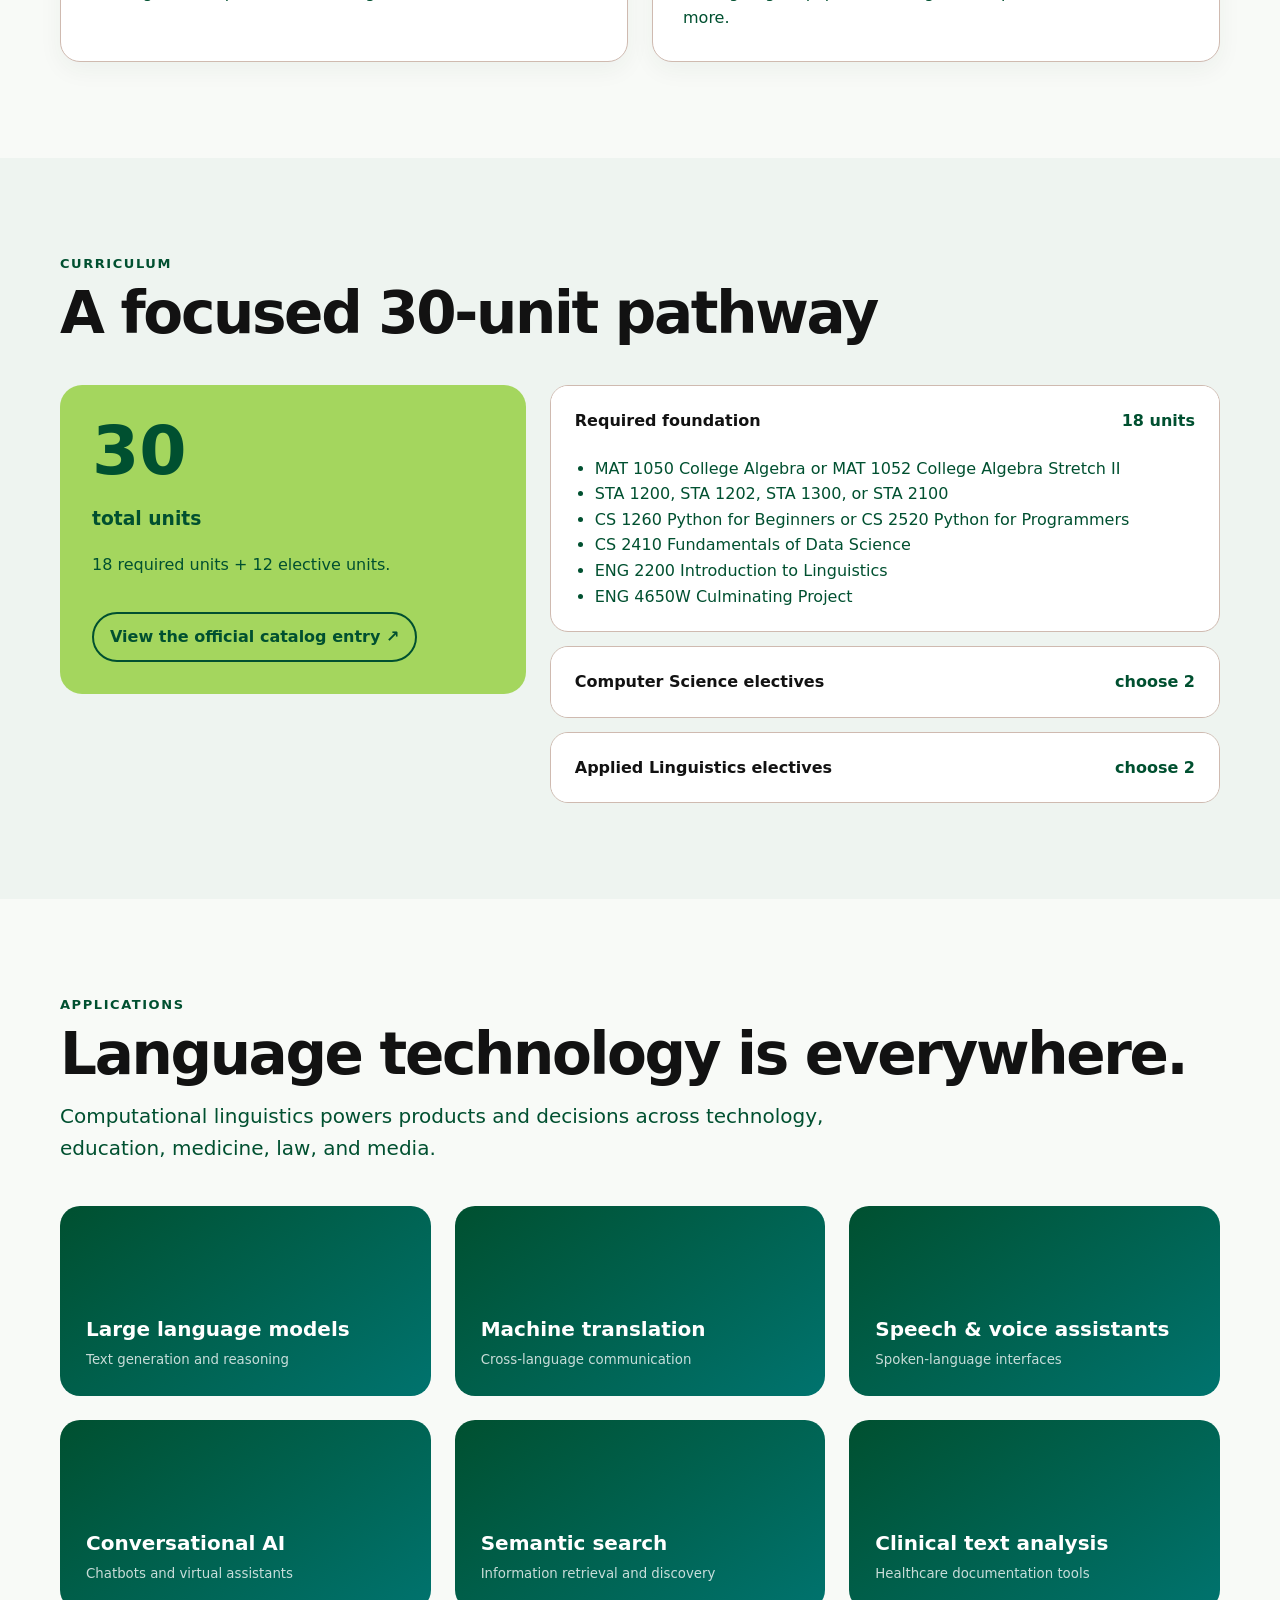
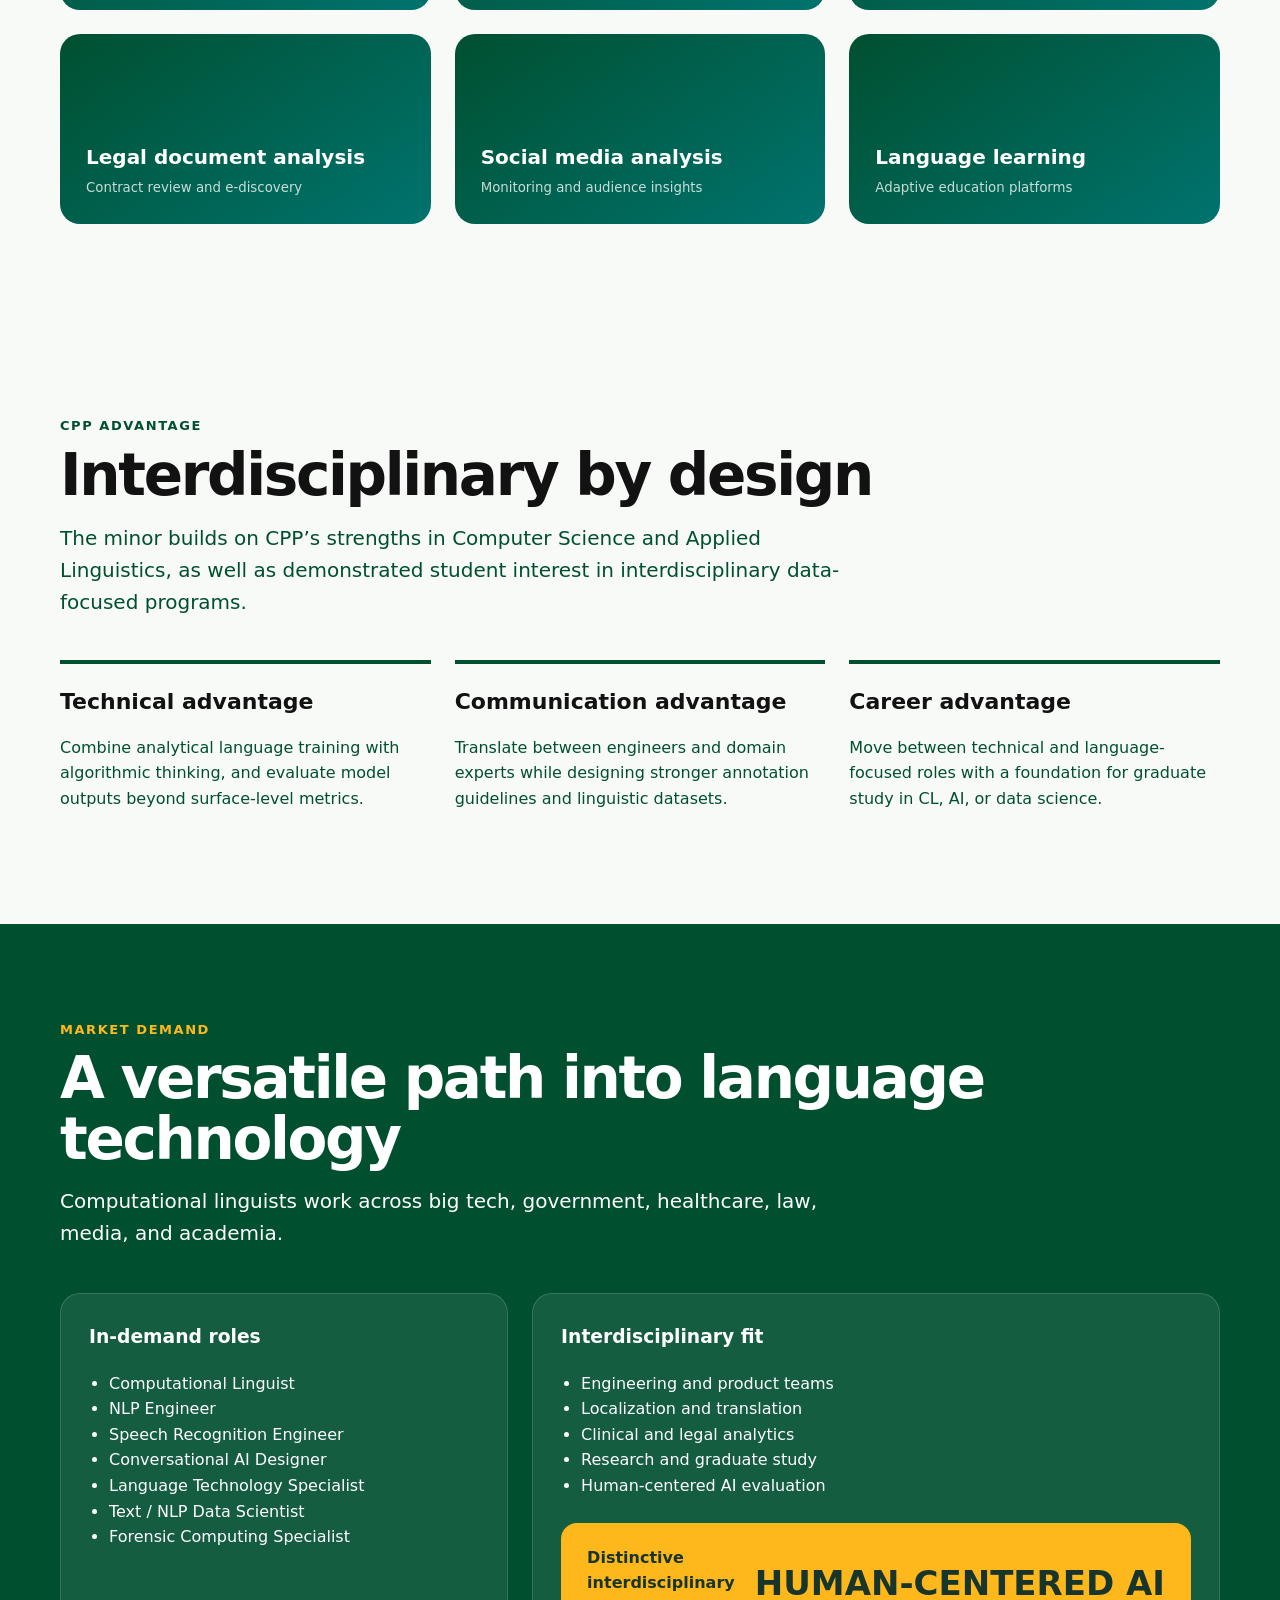
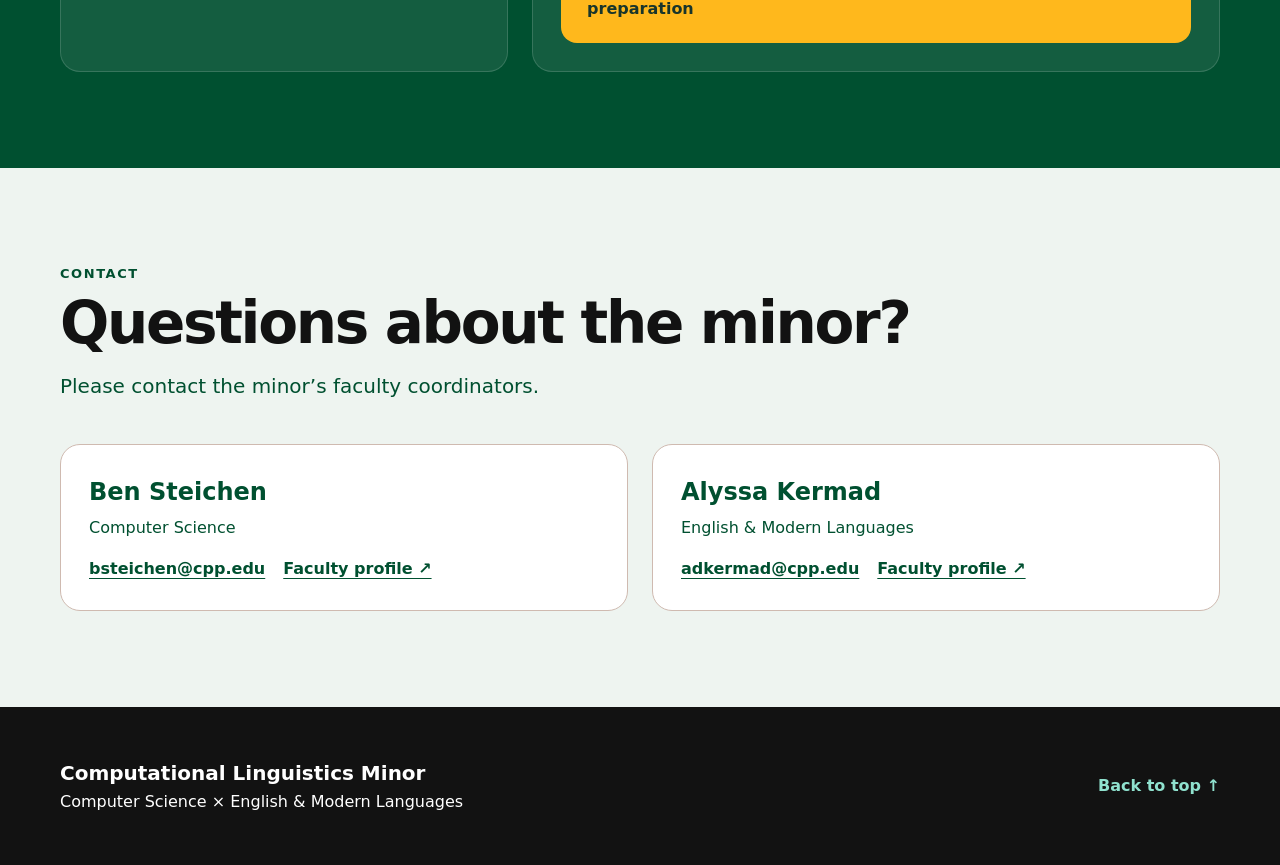
==== commit b0d8e6f2: "Add files via upload" ====
--- a/Computational-Linguistics/index.html
+++ b/Computational-Linguistics/index.html
@@ -9,7 +9,7 @@
     :root{--green:#005030;--green2:#00838a;--lime:#a4d65e;--teal:#00838a;--gold:#ffb81c;--ink:#121212;--muted:#005030;--paper:#f2eee8;--white:#ffffff;--line:#cfbab0;--shadow:0 18px 50px rgba(0,80,48,.14)}
     *{box-sizing:border-box}html{scroll-behavior:smooth}body{margin:0;color:var(--ink);background:var(--paper);font:16px/1.6 system-ui,-apple-system,BlinkMacSystemFont,"Segoe UI",sans-serif}a{color:inherit}button{font:inherit}
     .wrap{width:min(1160px,calc(100% - 40px));margin:auto}.nav{position:sticky;top:0;z-index:20;background:rgba(255,255,255,.92);backdrop-filter:blur(14px);border-bottom:1px solid var(--line)}.nav-inner{height:76px;display:flex;align-items:center;justify-content:space-between;gap:30px}.brand{display:block;text-decoration:none}.cpp-logo{width:220px;height:auto;display:block}.links{display:flex;gap:24px;font-size:14px;font-weight:700}.links a{text-decoration:none}.links a:hover{color:var(--teal)}
-    .hero{min-height:680px;display:grid;place-items:center;overflow:hidden;position:relative;color:white;background:radial-gradient(circle at 72% 20%,rgba(255,183,27,.28),transparent 26%),linear-gradient(120deg,#003b34 0%,#005f58 48%,#073d51 100%)}.hero:after{content:"CL";position:absolute;right:-2vw;bottom:-15vw;font-size:min(45vw,620px);font-weight:900;line-height:1;color:rgba(255,255,255,.035)}.hero-grid{display:grid;grid-template-columns:1.15fr .85fr;gap:64px;align-items:center;padding:100px 0;position:relative;z-index:1}.eyebrow{text-transform:uppercase;letter-spacing:.15em;font-size:13px;font-weight:800;color:#8fe1ce}.hero h1{font-size:clamp(48px,7vw,88px);letter-spacing:-.055em;line-height:.95;margin:16px 0 24px;max-width:800px}.hero p{font-size:20px;color:#d6ebe6;max-width:650px}.cta{display:inline-flex;margin-top:20px;padding:13px 20px;border-radius:999px;background:var(--gold);color:#263a12;text-decoration:none;font-weight:800}.orbit{aspect-ratio:1;border:1px solid rgba(255,255,255,.2);border-radius:50%;display:grid;place-items:center;position:relative}.orbit:before,.orbit:after{content:"";position:absolute;border:1px solid rgba(143,225,206,.35);border-radius:50%}.orbit:before{inset:14%}.orbit:after{inset:29%}.core{width:42%;aspect-ratio:1;border-radius:50%;display:grid;place-items:center;text-align:center;background:var(--gold);color:var(--green);font-weight:900;font-size:clamp(20px,3vw,36px);box-shadow:0 0 70px rgba(255,183,27,.35)}.tag{position:absolute;padding:9px 14px;border-radius:999px;background:rgba(255,255,255,.12);border:1px solid rgba(255,255,255,.22);font-weight:700;font-size:14px;white-space:nowrap}.tag.two{top:-3%;left:50%;transform:translateX(-50%)}.tag.three{bottom:5%;left:1%}.tag.four{top:20%;right:-8%}.tag.five{bottom:18%;right:-1%}.tag.six{top:45%;right:-17%}.tag.seven{top:16%;left:0}.tag.eight{top:52%;left:-10%}.tag.nine{bottom:-3%;right:18%}
+    .hero{min-height:680px;display:grid;place-items:center;overflow:hidden;position:relative;color:white;background:radial-gradient(circle at 72% 20%,rgba(255,183,27,.28),transparent 26%),linear-gradient(120deg,#003b34 0%,#005f58 48%,#073d51 100%)}.hero:after{content:"CL";position:absolute;right:-2vw;bottom:-15vw;font-size:min(45vw,620px);font-weight:900;line-height:1;color:rgba(255,255,255,.035)}.hero-grid{display:grid;grid-template-columns:1.15fr .85fr;gap:64px;align-items:center;padding:100px 0;position:relative;z-index:1}.eyebrow{text-transform:uppercase;letter-spacing:.15em;font-size:13px;font-weight:800;color:#8fe1ce}.hero h1{font-size:clamp(48px,7vw,88px);letter-spacing:-.055em;line-height:.95;margin:16px 0 24px;max-width:800px}.hero p{font-size:20px;color:#d6ebe6;max-width:650px}.cta{display:inline-flex;margin-top:20px;padding:13px 20px;border-radius:999px;background:var(--gold);color:#263a12;text-decoration:none;font-weight:800}.orbit{aspect-ratio:1;border:1px solid rgba(255,255,255,.2);border-radius:50%;display:grid;place-items:center;position:relative}.orbit:before,.orbit:after{content:"";position:absolute;border:1px solid rgba(143,225,206,.35);border-radius:50%}.orbit:before{inset:14%}.orbit:after{inset:29%}.core{width:42%;aspect-ratio:1;border-radius:50%;display:grid;place-items:center;text-align:center;background:var(--gold);color:var(--green);font-weight:900;font-size:clamp(20px,3vw,36px);box-shadow:0 0 70px rgba(255,183,27,.35)}.tag{position:absolute;padding:9px 14px;border-radius:999px;background:rgba(255,255,255,.12);border:1px solid rgba(255,255,255,.22);font-weight:700;font-size:14px;white-space:nowrap}.tag.two{top:-3%;left:50%;transform:translateX(-50%)}.tag.three{bottom:5%;left:1%}.tag.four{top:20%;right:-8%}.tag.five{bottom:18%;right:-1%}.tag.six{top:45%;right:-6%}.tag.seven{top:16%;left:0}.tag.eight{top:52%;left:-10%}.tag.nine{bottom:-3%;right:18%}
     .core{font-size:clamp(16px,1.8vw,21px);line-height:1.1}
     section{padding:96px 0}.kicker{color:var(--teal);font-weight:800;text-transform:uppercase;letter-spacing:.12em;font-size:13px}.section-title{font-size:clamp(36px,5vw,58px);line-height:1.04;letter-spacing:-.04em;margin:8px 0 16px}.lede{font-size:20px;color:var(--muted);max-width:780px;margin:0}.grid{display:grid;gap:24px}.purpose{grid-template-columns:repeat(2,1fr);margin-top:42px}.panel{background:white;border:1px solid var(--line);border-radius:20px;padding:30px;box-shadow:0 8px 24px rgba(0,54,39,.05)}.panel h3{margin:0 0 10px;font-size:22px}.panel p{color:var(--muted);margin:0}.number{font-size:13px;font-weight:900;color:var(--teal);margin-bottom:16px}.curriculum{background:#eef4f0}.curriculum-grid{grid-template-columns:.82fr 1.18fr;margin-top:42px}.unit-card{background:var(--green);color:white;border-radius:22px;padding:32px;position:sticky;top:94px;height:max-content}.unit-card strong{font-size:68px;line-height:1}.unit-card p{color:#cfe4dd}.course-list{display:grid;gap:14px}.course-group{background:white;border:1px solid var(--line);border-radius:18px;overflow:hidden}.course-group button{width:100%;border:0;background:white;padding:22px 24px;display:flex;justify-content:space-between;text-align:left;font-weight:850;color:var(--ink);cursor:pointer}.course-group button span:last-child{color:var(--teal)}.courses{display:none;padding:0 24px 22px;color:var(--muted)}.course-group.open .courses{display:block}.courses ul{margin:0;padding-left:20px}.fine{font-size:13px;color:var(--muted)}
     .apps-grid{grid-template-columns:repeat(3,1fr);margin-top:42px}.app{min-height:190px;border-radius:20px;padding:26px;color:white;display:flex;flex-direction:column;justify-content:flex-end;background:linear-gradient(150deg,#046b72,#003f45)}.app:nth-child(2n){background:linear-gradient(150deg,#13758a,#065064)}.app b{font-size:20px}.app small{opacity:.78;margin-top:4px}.advantages{grid-template-columns:repeat(3,1fr);margin-top:42px}.adv{border-top:4px solid var(--teal);padding-top:20px}.adv h3{font-size:22px;margin:0 0 8px}.adv p{color:var(--muted)}
@@ -18,21 +18,23 @@
     .hero{background:radial-gradient(circle at 72% 20%,rgba(255,184,28,.3),transparent 26%),linear-gradient(120deg,#005030 0%,#005030 64%,#00838a 100%)}.hero:after{right:-2vw;bottom:-15vw;font-size:min(45vw,620px)}.hero p{color:#ffffff}.eyebrow{color:#ffb81c}.kicker,.course-group button span:last-child{color:#005030}#purpose,#applications,.advantage-section{background:#f8faf7}.curriculum{background:#eef4f0}.unit-card{background:#a4d65e;color:#005030}.unit-card p{color:#005030}.adv{border-top-color:#005030}.app,.app:nth-child(2n){background:linear-gradient(145deg,#005030 0%,#00838a 145%)}.market{background:#005030}.market .kicker{color:#ffb81c}.market .lede,.market-card ul{color:#ffffff}.footer{background:#121212;color:#ffffff}
     .reveal{opacity:0;transform:translateY(18px);transition:.65s ease}.reveal.visible{opacity:1;transform:none}
     @media(max-width:820px){.links{display:none}.cpp-logo{width:185px}.hero-grid,.purpose,.curriculum-grid,.market-grid,.contact-grid{grid-template-columns:1fr}.hero{min-height:auto}.orbit{max-width:430px;margin:auto;width:100%}.unit-card{position:static}.apps-grid,.advantages{grid-template-columns:1fr 1fr}.school{grid-template-columns:1fr}.footer-inner{align-items:flex-start;flex-direction:column}}
-    @media(max-width:540px){.wrap{width:min(100% - 28px,1160px)}section{padding:70px 0}.hero-grid{padding:70px 0;gap:42px}.apps-grid,.advantages{grid-template-columns:1fr}.salary{align-items:flex-start;flex-direction:column}.orbit{width:min(86vw,320px);margin:18px auto 8px;overflow:visible}.tag{font-size:9.5px;padding:5px 8px;transform:none}.tag.two{top:3%;left:50%;right:auto;transform:translateX(-50%)}.tag.three{bottom:18%;left:4%}.tag.four{top:19%;right:5%;left:auto}.tag.five{bottom:18%;right:5%;left:auto}.tag.six{top:46%;right:-1%;left:auto}.tag.seven{top:19%;left:5%;right:auto}.tag.eight{top:46%;left:4%;right:auto}.tag.nine{bottom:2%;left:50%;right:auto;transform:translateX(-50%)}.panel{padding:24px}}
+    @media(max-width:540px){.wrap{width:min(100% - 28px,1160px)}section{padding:70px 0}.hero-grid{padding:70px 0;gap:42px}.apps-grid,.advantages{grid-template-columns:1fr}.salary{align-items:flex-start;flex-direction:column}.orbit{width:min(86vw,320px);margin:18px auto 8px;overflow:visible}.tag{font-size:9.5px;padding:5px 8px;transform:none}.tag.two{top:3%;left:50%;right:auto;transform:translateX(-50%)}.tag.three{bottom:18%;left:4%}.tag.four{top:19%;right:5%;left:auto}.tag.five{bottom:18%;right:5%;left:auto}.tag.six{top:46%;right:-4%;left:auto}.tag.seven{top:19%;left:5%;right:auto}.tag.eight{top:46%;left:4%;right:auto}.tag.nine{bottom:2%;left:50%;right:auto;transform:translateX(-50%)}.panel{padding:24px}}
+    .enroll{margin-left:12px;background:#ffffff;color:#005030}.catalog-link{display:inline-flex;margin-top:18px;padding:10px 16px;border:2px solid #005030;border-radius:999px;color:#005030;text-decoration:none;font-weight:800}.catalog-link:hover{background:#005030;color:#ffffff}
     @media(prefers-reduced-motion:reduce){html{scroll-behavior:auto}.reveal{opacity:1;transform:none;transition:none}}
   </style>
+<link rel="icon" href="./cpp-favicon.ico" type="image/x-icon">
 </head>
 <body>
   <nav class="nav"><div class="wrap nav-inner"><a class="brand" href="https://www.cpp.edu/"><img class="cpp-logo" src="logo.png" alt="Cal Poly Pomona"></a><div class="links"><a href="#purpose">Purpose</a><a href="#curriculum">Curriculum</a><a href="#applications">Applications</a><a href="#market">Market</a><a href="#contact">Contact</a></div></div></nav>
   <main id="top">
-    <header class="hero"><div class="wrap hero-grid"><div><div class="eyebrow">College of Science &amp;<br>College of Letters, Arts, and Social Sciences</div><h1>Computational Linguistics Minor</h1><p>Where language science meets computing, enabling students to build, evaluate, and understand technologies that process human language.</p><a class="cta" href="#curriculum">Explore the curriculum ↓</a></div><div class="orbit" aria-label="Computational linguistics combines language, data, and artificial intelligence"><span class="tag two">Artificial intelligence</span><span class="tag three">Data + algorithms</span><span class="tag four">Syntax</span><span class="tag five">NLP</span><span class="tag six">Machine learning</span><span class="tag seven">Phonology</span><span class="tag eight">Pragmatics</span><span class="tag nine">Language acquisition</span><div class="core">Computational<br>Linguistics</div></div></div></header>
+    <header class="hero"><div class="wrap hero-grid"><div><div class="eyebrow">College of Science &amp;<br>College of Letters, Arts, and Social Sciences</div><h1>Computational Linguistics Minor</h1><p>Where language science meets computing, enabling students to build, evaluate, and understand technologies that process human language.</p><a class="cta" href="#curriculum">Explore the curriculum ↓</a><a class="cta enroll" href="https://www.cpp.edu/studentsuccess/directories/declaring-a-minor.shtml">Enroll Now ↗</a></div><div class="orbit" aria-label="Computational linguistics combines language, data, and artificial intelligence"><span class="tag two">Artificial Intelligence</span><span class="tag four">Data Science</span><span class="tag six">NLP</span><span class="tag five">Phonology</span><span class="tag nine">Language Acquisition</span><span class="tag three">Machine Learning</span><span class="tag eight">Syntax</span><span class="tag seven">Linguistics</span><div class="core">Computational<br>Linguistics</div></div></div></header>
     <section id="purpose"><div class="wrap"><div class="kicker">Overview & purpose</div><h2 class="section-title">Two intertwined fields.<br>One polytechnic experience.</h2><p class="lede">The minor bridges computer science and linguistics in the design and deployment of technology that understands, processes, and generates human language.</p><div class="grid purpose">
       <article class="panel reveal"><div class="number">01</div><h3>Built for an AI-driven workforce</h3><p>Students gain mathematical, quantitative, algorithmic, and programming skills through a feasible program that can complement any major.</p></article>
       <article class="panel reveal"><div class="number">02</div><h3>Grounded in language science</h3><p>Students examine the science and systematicity of language use across domains, not just model outputs at the surface level.</p></article>
       <article class="panel reveal"><div class="number">03</div><h3>Designed around applied research</h3><p>A hands-on culminating project gives students the opportunity to integrate computational and linguistic methods.</p></article>
       <article class="panel reveal"><div class="number">04</div><h3>Connected across colleges</h3><p>Students gain a cross-college experience and access to cutting-edge equipment through the hapii lab, LaLaLab, and more.</p></article>
     </div></div></section>
-    <section class="curriculum" id="curriculum"><div class="wrap"><div class="kicker">Curriculum</div><h2 class="section-title">A focused 30-unit pathway</h2><div class="grid curriculum-grid"><aside class="unit-card"><strong>30</strong><h3>total units</h3><p>18 required units + 12 elective units.</p></aside><div class="course-list">
+    <section class="curriculum" id="curriculum"><div class="wrap"><div class="kicker">Curriculum</div><h2 class="section-title">A focused 30-unit pathway</h2><div class="grid curriculum-grid"><aside class="unit-card"><strong>30</strong><h3>total units</h3><p>18 required units + 12 elective units.</p><a class="catalog-link" href="https://catalog.cpp.edu/preview_program.php?catoid=78&amp;poid=26672">View the official catalog entry ↗</a></aside><div class="course-list">
       <div class="course-group open"><button aria-expanded="true">Required foundation <span>18 units</span></button><div class="courses"><ul><li>MAT 1050 College Algebra or MAT 1052 College Algebra Stretch II</li><li>STA 1200, STA 1202, STA 1300, or STA 2100</li><li>CS 1260 Python for Beginners or CS 2520 Python for Programmers</li><li>CS 2410 Fundamentals of Data Science</li><li>ENG 2200 Introduction to Linguistics</li><li>ENG 4650W Culminating Project</li></ul></div></div>
       <div class="course-group"><button aria-expanded="false">Computer Science electives <span>choose 2</span></button><div class="courses"><ul><li>CS 4170 Natural Language Processing</li><li>CS 4200 Artificial Intelligence</li><li>CS 4210 Machine Learning and Its Applications</li><li>CS 4250 Web Search and Recommender Systems</li><li>CS 4440 Data Mining</li><li>CS 4680 Prompt Engineering</li></ul></div></div>
       <div class="course-group"><button aria-expanded="false">Applied Linguistics electives <span>choose 2</span></button><div class="courses"><ul><li>ENG 4211 Fundamentals of Syntax</li><li>ENG 4212 Language Acquisition</li><li>ENG 4221 Analysis of Conversation</li><li>ENG 4222 Applied Pragmatics</li><li>ENG 4223 Applied Phonology</li><li>ENG 4224 Digital Analysis of Texts</li></ul></div></div>
